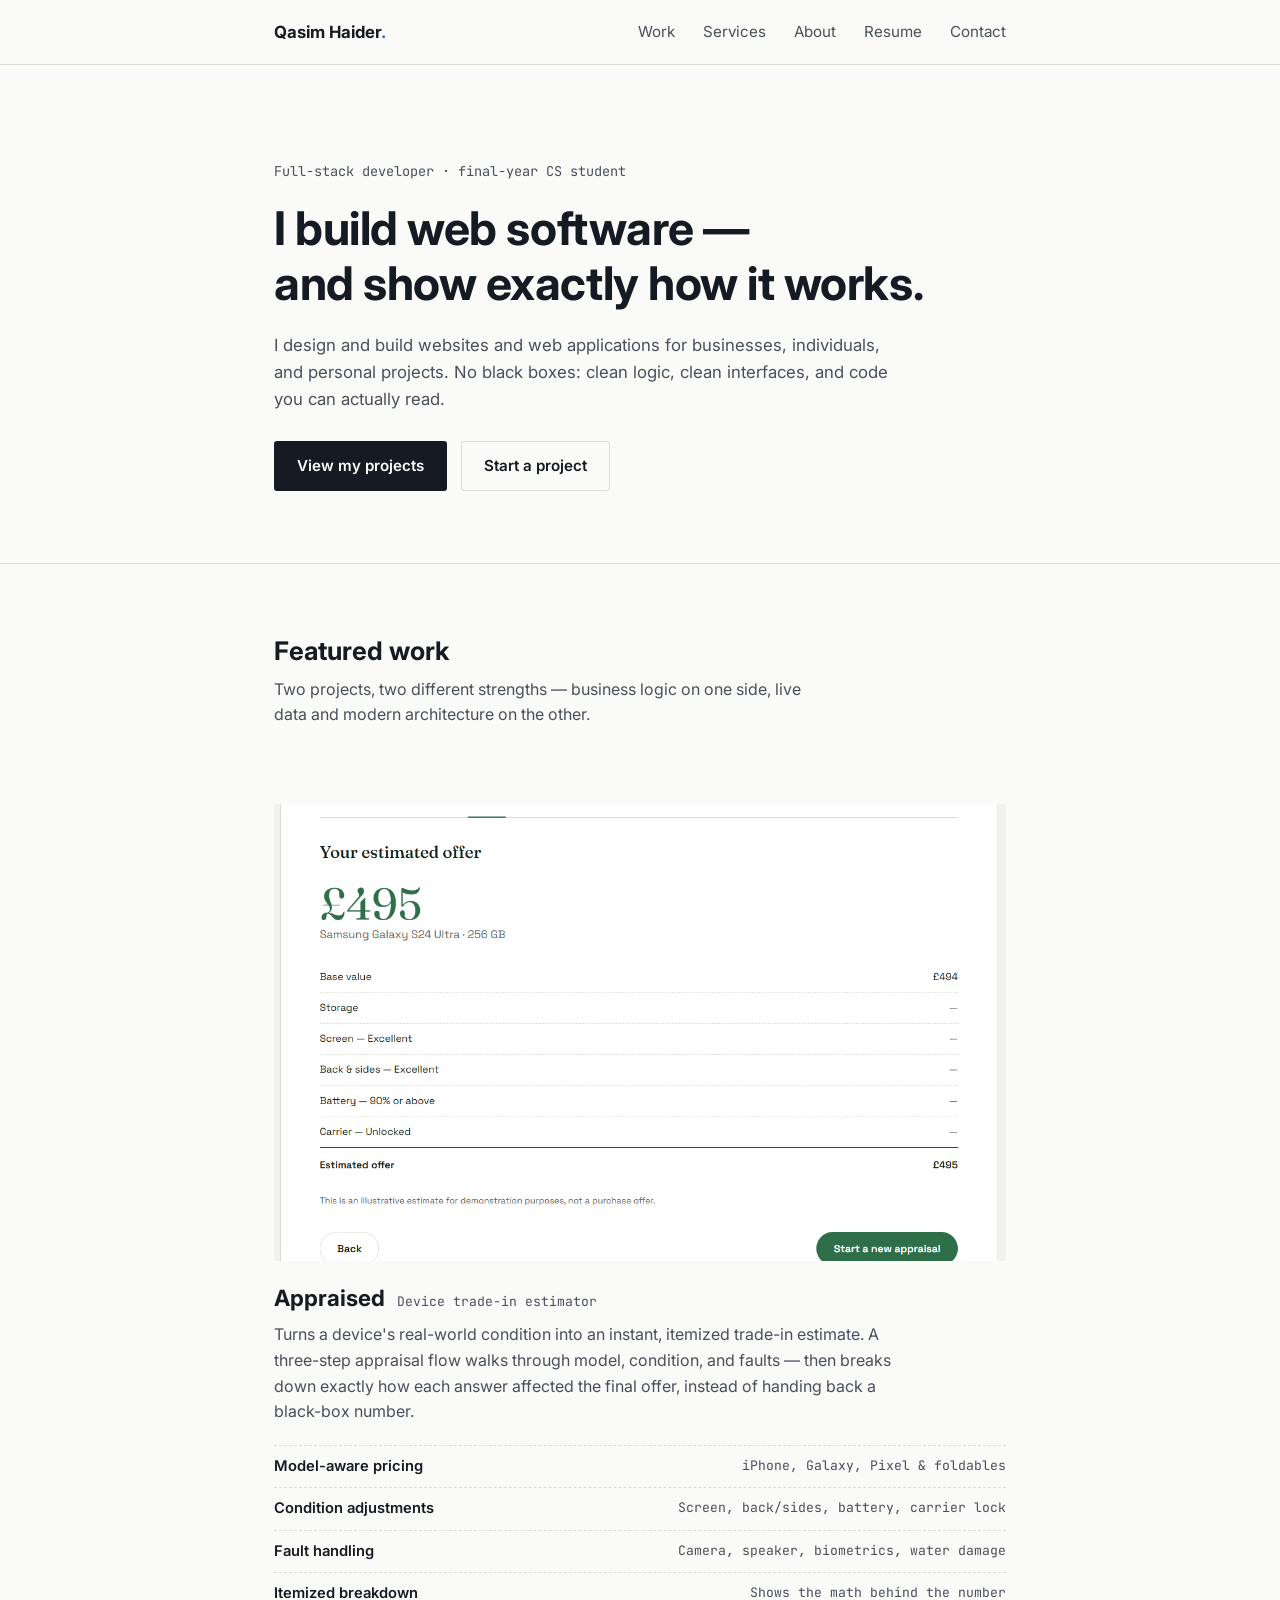
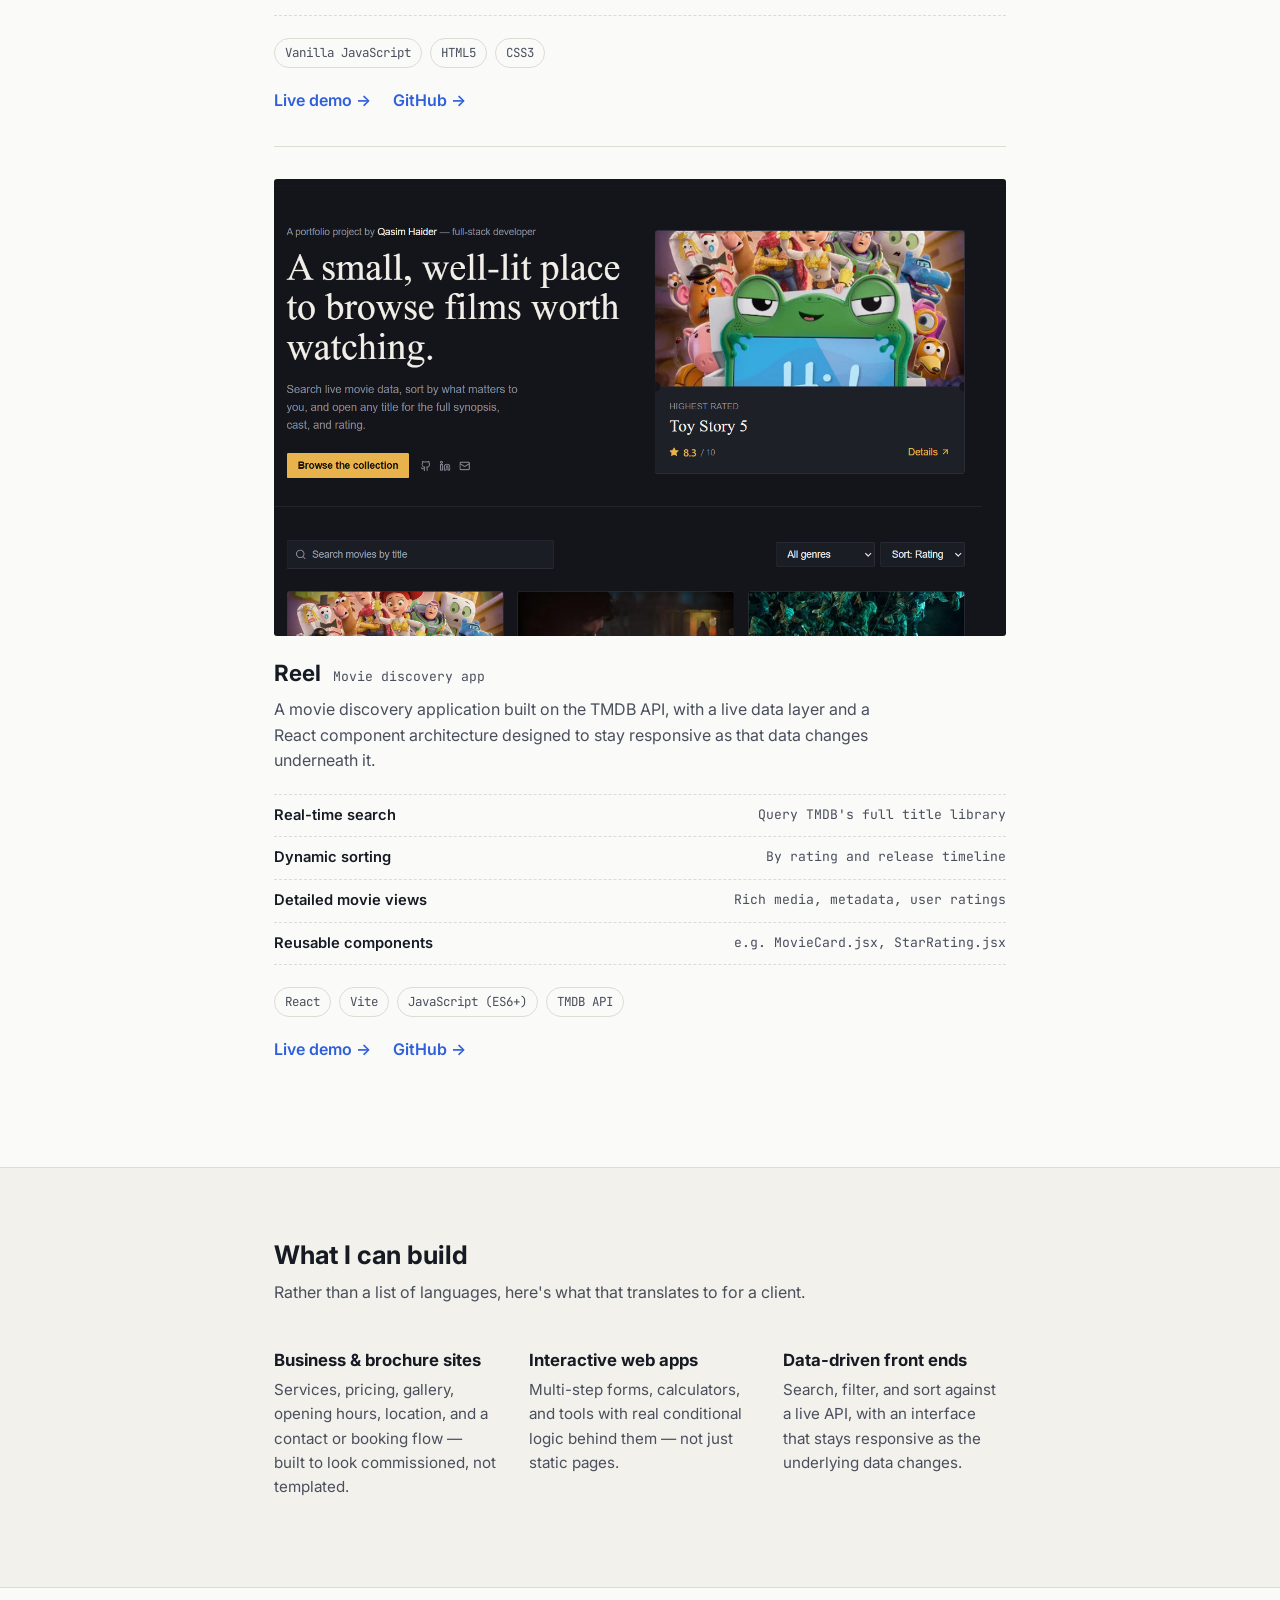
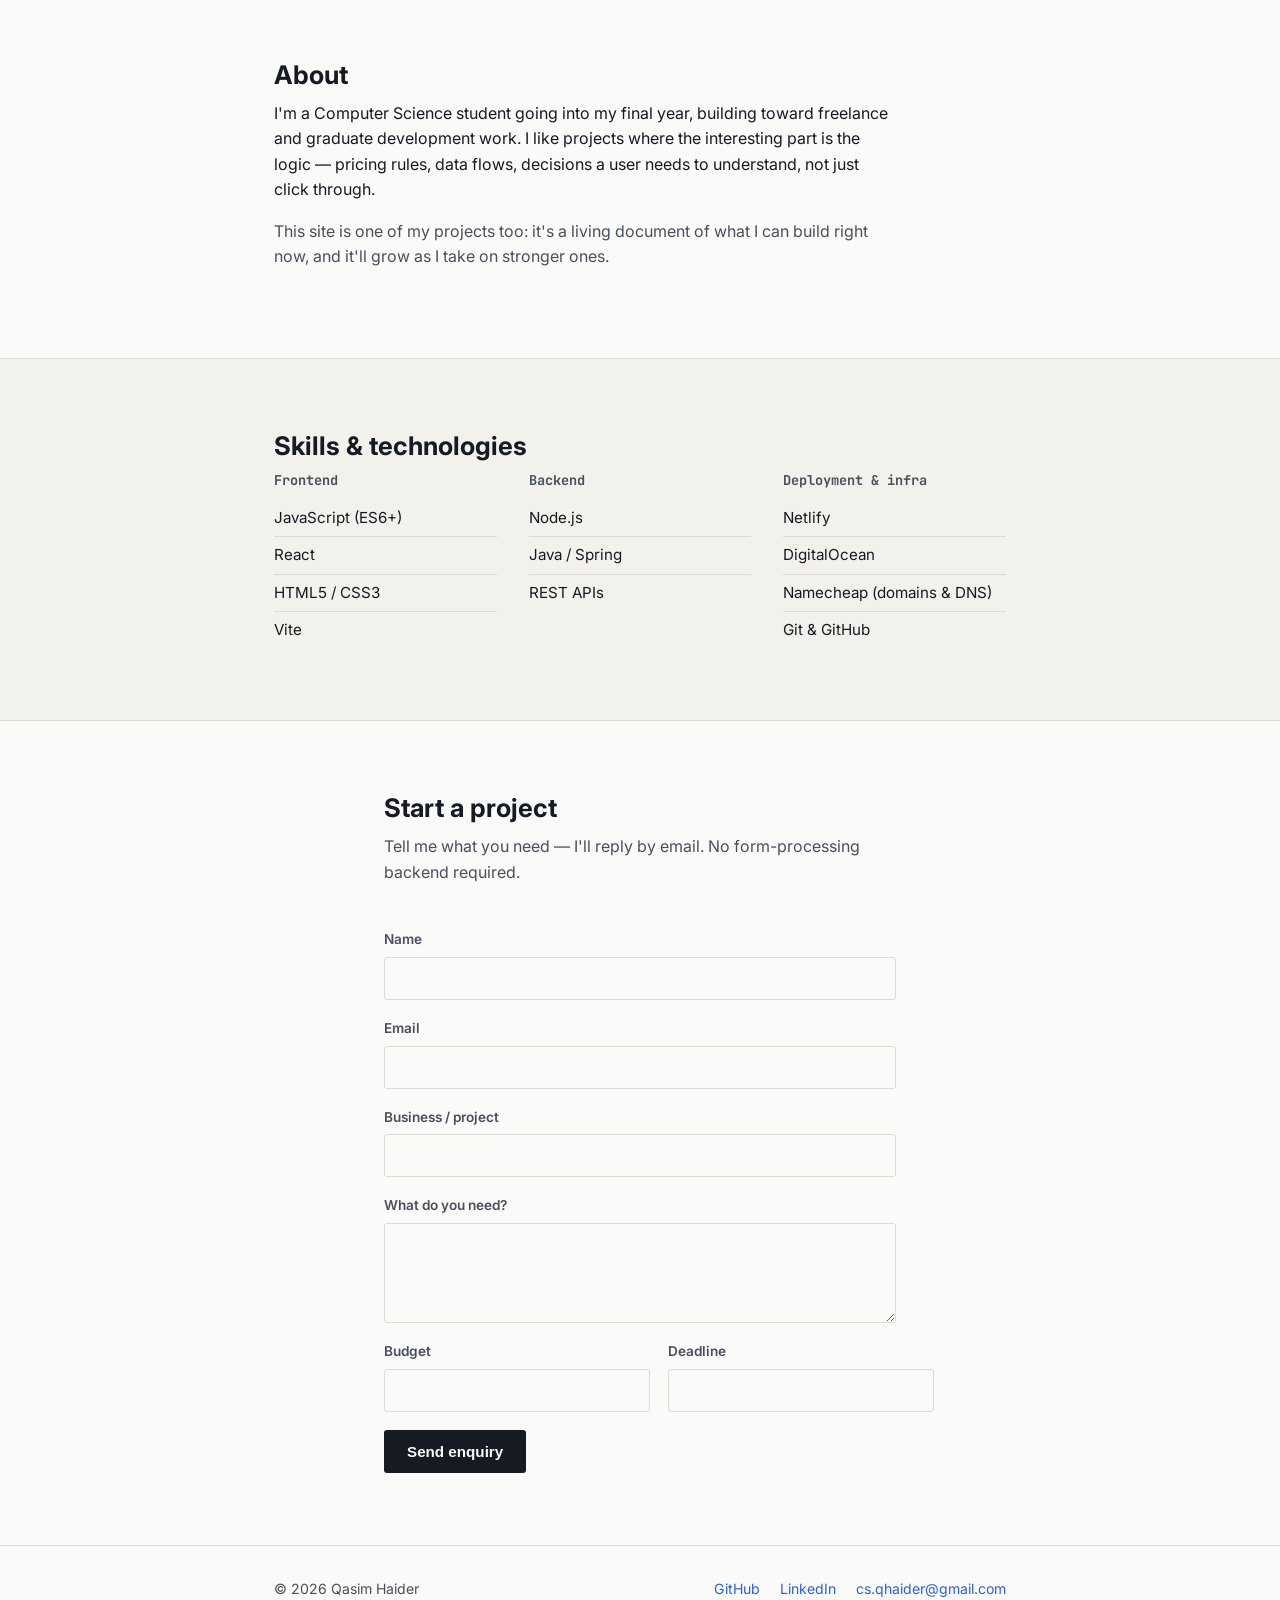
==== index.html @ 23e83caa "first commit" ====
<!DOCTYPE html>
<html lang="en">
<head>
  <meta charset="UTF-8" />
  <meta name="viewport" content="width=device-width, initial-scale=1.0" />
  <title>Qasim Haider — Full-Stack Developer</title>
  <meta name="description" content="Full-stack developer building modern websites and web applications. Portfolio of projects, freelance services, and contact." />
  
<link rel="icon" type="image/svg+xml" href="assets/favicon.svg" />

<!-- Open Graph tags: control how this link looks when shared on LinkedIn, in DMs, etc. -->
<meta property="og:title" content="Qasim Haider — Full-Stack Developer" />
<meta property="og:description" content="I build web software and show exactly how it works. Portfolio, projects, and freelance enquiries." />
<meta property="og:type" content="website" />
<meta property="og:url" content="https://yourname.dev" />
<meta property="og:image" content="https://yourname.dev/assets/og-image.png" />
<meta name="twitter:card" content="summary_large_image" />
  <link rel="preconnect" href="https://fonts.googleapis.com">
  <link href="https://fonts.googleapis.com/css2?family=Inter:wght@400;500;600;700&family=JetBrains+Mono:wght@400;500;600&display=swap" rel="stylesheet">
  <link rel="stylesheet" href="css/style.css" />
</head>
<body>

  <!-- ============ NAV ============ -->
  <header class="site-header">
    <div class="wrap nav-wrap">
      <a href="#top" class="logo">Qasim Haider<span class="dot">.</span></a>
      <nav class="nav-links" id="navLinks">
        <a href="#work">Work</a>
        <a href="#services">Services</a>
        <a href="#about">About</a>
        <a href="assets/resume.pdf" target="_blank" rel="noopener">Resume</a>
        <a href="#contact">Contact</a>
      </nav>
      <button class="nav-toggle" id="navToggle" aria-label="Toggle navigation" aria-expanded="false">
        <span></span><span></span><span></span>
      </button>
    </div>
  </header>

  <main id="top">

    <!-- ============ HERO ============ -->
    <section class="hero">
      <div class="wrap">
        <p class="hero-eyebrow">Full-stack developer &middot; final-year CS student</p>
        <h1 class="hero-title">I build web software —<br>and show exactly how it works.</h1>
        <p class="hero-sub">
          I design and build websites and web applications for businesses, individuals,
          and personal projects. No black boxes: clean logic, clean interfaces, and code
          you can actually read.
        </p>
        <div class="hero-actions">
          <a href="#work" class="btn btn-primary">View my projects</a>
          <a href="#contact" class="btn btn-ghost">Start a project</a>
        </div>
      </div>
    </section>

    <!-- ============ FEATURED PROJECTS ============ -->
    <section class="section" id="work">
      <div class="wrap">
        <h2 class="section-title">Featured work</h2>
        <p class="section-lede">Two projects, two different strengths — business logic on one side, live data and modern architecture on the other.</p>

        <!-- PROJECT CARD: APPRAISED -->
        <article class="project">
          <div class="project-media">
            <!-- Replace with a real screenshot: assets/appraised/screenshot.png -->
            <img src="assets/appraised/screenshot.png" alt="Appraised app screenshot" onerror="this.parentElement.classList.add('media-fallback')" />
          </div>
          <div class="project-body">
            <div class="project-heading">
              <h3>Appraised</h3>
              <span class="project-tag-line">Device trade-in estimator</span>
            </div>
            <p class="project-desc">
              Turns a device's real-world condition into an instant, itemized trade-in
              estimate. A three-step appraisal flow walks through model, condition, and
              faults — then breaks down exactly how each answer affected the final offer,
              instead of handing back a black-box number.
            </p>

            <ul class="line-items">
              <li><span>Model-aware pricing</span><span>iPhone, Galaxy, Pixel &amp; foldables</span></li>
              <li><span>Condition adjustments</span><span>Screen, back/sides, battery, carrier lock</span></li>
              <li><span>Fault handling</span><span>Camera, speaker, biometrics, water damage</span></li>
              <li><span>Itemized breakdown</span><span>Shows the math behind the number</span></li>
            </ul>

            <div class="tech-tags">
              <span>Vanilla JavaScript</span><span>HTML5</span><span>CSS3</span>
            </div>

            <div class="project-actions">
              <a href="https://device-value.netlify.app/" target="_blank" rel="noopener">Live demo &rarr;</a>
              <a href="https://github.com/csqhaider-qxsim/device-value-checker" target="_blank" rel="noopener">GitHub &rarr;</a>
              <!-- ^ Replace # with your real repo URL -->
            </div>
          </div>
        </article>

        <!-- PROJECT CARD: REEL -->
        <article class="project project-alt">
          <div class="project-media">
            <!-- Replace with a real screenshot: assets/reel/screenshot.png -->
            <img src="assets/reel/screenshot.png" alt="Reel app screenshot" onerror="this.parentElement.classList.add('media-fallback')" />
          </div>
          <div class="project-body">
            <div class="project-heading">
              <h3>Reel</h3>
              <span class="project-tag-line">Movie discovery app</span>
            </div>
            <p class="project-desc">
              A movie discovery application built on the TMDB API, with a live data layer
              and a React component architecture designed to stay responsive as that data
              changes underneath it.
            </p>

            <ul class="line-items">
              <li><span>Real-time search</span><span>Query TMDB's full title library</span></li>
              <li><span>Dynamic sorting</span><span>By rating and release timeline</span></li>
              <li><span>Detailed movie views</span><span>Rich media, metadata, user ratings</span></li>
              <li><span>Reusable components</span><span>e.g. MovieCard.jsx, StarRating.jsx</span></li>
            </ul>

            <div class="tech-tags">
              <span>React</span><span>Vite</span><span>JavaScript (ES6+)</span><span>TMDB API</span>
              <!-- Only list CSS3/Tailwind here if that's actually what you used -->
            </div>

            <div class="project-actions">
              <a href="https://reel-movie.netlify.app/" target="_blank" rel="noopener">Live demo &rarr;</a>
              <a href="https://github.com/csqhaider-qxsim/movie-rating-app" target="_blank" rel="noopener">GitHub &rarr;</a>
            </div>
          </div>
        </article>

      </div>
    </section>

    <!-- ============ SERVICES ============ -->
    <section class="section section-shaded" id="services">
      <div class="wrap">
        <h2 class="section-title">What I can build</h2>
        <p class="section-lede">Rather than a list of languages, here's what that translates to for a client.</p>

        <div class="services-grid">
          <div class="service">
            <h3>Business &amp; brochure sites</h3>
            <p>Services, pricing, gallery, opening hours, location, and a contact or booking flow — built to look commissioned, not templated.</p>
          </div>
          <div class="service">
            <h3>Interactive web apps</h3>
            <p>Multi-step forms, calculators, and tools with real conditional logic behind them — not just static pages.</p>
          </div>
          <div class="service">
            <h3>Data-driven front ends</h3>
            <p>Search, filter, and sort against a live API, with an interface that stays responsive as the underlying data changes.</p>
          </div>
        </div>
      </div>
    </section>

    <!-- ============ ABOUT ============ -->
    <section class="section" id="about">
      <div class="wrap about-wrap">
        <h2 class="section-title">About</h2>
        <p>
          I'm a Computer Science student going into my final year, building toward
          freelance and graduate development work. I like projects where the interesting
          part is the logic — pricing rules, data flows, decisions a user needs to
          understand, not just click through.
        </p>
        <p>
          This site is one of my projects too: it's a living document of what I can build
          right now, and it'll grow as I take on stronger ones.
        </p>
      </div>
    </section>

    <!-- ============ SKILLS ============ -->
    <section class="section section-shaded" id="skills">
      <div class="wrap">
        <h2 class="section-title">Skills &amp; technologies</h2>
        <div class="skills-columns">
  <div>
    <h4>Frontend</h4>
    <ul class="plain-list">
      <li>JavaScript (ES6+)</li>
      <li>React</li>
      <li>HTML5 / CSS3</li>
      <li>Vite</li>
    </ul>
  </div>
  <div>
    <h4>Backend</h4>
    <ul class="plain-list">
      <li>Node.js</li>
      <li>Java / Spring</li>
      <li>REST APIs</li>
    </ul>
  </div>
  <div>
    <h4>Deployment &amp; infra</h4>
    <ul class="plain-list">
      <li>Netlify</li>
      <li>DigitalOcean</li>
      <li>Namecheap (domains &amp; DNS)</li>
      <li>Git &amp; GitHub</li>
    </ul>
  </div>
</div>
      </div>
    </section>

    <!-- ============ CONTACT ============ -->
    <section class="section" id="contact">
      <div class="wrap contact-wrap">
        <h2 class="section-title">Start a project</h2>
        <p class="section-lede">
          Tell me what you need — I'll reply by email. No form-processing backend required.
        </p>

        <!-- V1: handled by Netlify Forms — no backend or third-party account needed. -->
        <form
          class="contact-form"
          name="contact"
          method="POST"
          data-netlify="true"
          data-netlify-honeypot="bot-field"
          action="/thanks.html"
        >
          <!-- required so Netlify can associate a submission with this form -->
          <input type="hidden" name="form-name" value="contact" />
          <!-- honeypot field: real users never see or fill this, bots often do -->
          <p class="hidden-field">
            <label>Don't fill this out if you're human: <input name="bot-field" /></label>
          </p>

          <div class="form-row">
            <label for="name">Name</label>
            <input type="text" id="name" name="name" required />
          </div>
          <div class="form-row">
            <label for="email">Email</label>
            <input type="email" id="email" name="email" required />
          </div>
          <div class="form-row">
            <label for="project">Business / project</label>
            <input type="text" id="project" name="project" />
          </div>
          <div class="form-row">
            <label for="details">What do you need?</label>
            <textarea id="details" name="details" rows="4" required></textarea>
          </div>
          <div class="form-row form-row-split">
            <div>
              <label for="budget">Budget</label>
              <input type="text" id="budget" name="budget" />
            </div>
            <div>
              <label for="deadline">Deadline</label>
              <input type="text" id="deadline" name="deadline" />
            </div>
          </div>
          <button type="submit" class="btn btn-primary">Send enquiry</button>
        </form>
      </div>
    </section>

  </main>

  <footer class="site-footer">
    <div class="wrap footer-wrap">
      <span>&copy; <span id="year"></span> Qasim Haider</span>
      <div class="footer-links">
        <a href="https://github.com/csqhaider-qxsim" target="_blank" rel="noopener">GitHub</a>
        <a href="https://www.linkedin.com/in/cs-muhammad-paras-haider/" target="_blank" rel="noopener">LinkedIn</a>
        <a href="mailto:cs.qhaider@gmail.com">cs.qhaider@gmail.com</a>
      </div>
    </div>
  </footer>

  <script src="js/script.js"></script>
</body>
</html>
---- css/style.css ----
/* =========================================================
   DESIGN TOKENS
   ========================================================= */
:root {
  --paper: #FAFAF9;
  --paper-shade: #F2F1EC;
  --ink: #161A23;
  --ink-soft: #4A4F5C;
  --line: #DEDBD2;
  --blue: #2F5FDB;
  --blue-dark: #24439E;
  --amber: #D98A2B;

  --font-body: 'Inter', system-ui, sans-serif;
  --font-mono: 'JetBrains Mono', ui-monospace, monospace;

  --max-width: 780px;
  --radius: 3px;
}

/* =========================================================
   RESET / BASE
   ========================================================= */
* { box-sizing: border-box; }
html { scroll-behavior: smooth; }
body {
  margin: 0;
  font-family: var(--font-body);
  color: var(--ink);
  background: var(--paper);
  line-height: 1.6;
  -webkit-font-smoothing: antialiased;
}
img { max-width: 100%; display: block; }
a { color: var(--blue); text-decoration: none; }
a:hover { text-decoration: underline; }
a:focus-visible, button:focus-visible, input:focus-visible, textarea:focus-visible {
  outline: 2px solid var(--blue);
  outline-offset: 2px;
}
ul { margin: 0; padding: 0; list-style: none; }
h1, h2, h3, h4 { margin: 0; line-height: 1.2; }
p { margin: 0 0 1em; }

.wrap {
  max-width: var(--max-width);
  margin: 0 auto;
  padding: 0 24px;
}

@media (prefers-reduced-motion: reduce) {
  html { scroll-behavior: auto; }
  * { animation: none !important; transition: none !important; }
}

/* =========================================================
   HEADER / NAV
   ========================================================= */
.site-header {
  position: sticky;
  top: 0;
  background: rgba(250, 250, 249, 0.92);
  backdrop-filter: blur(6px);
  border-bottom: 1px solid var(--line);
  z-index: 50;
}
.nav-wrap {
  display: flex;
  align-items: center;
  justify-content: space-between;
  height: 64px;
}
.logo {
  font-weight: 700;
  font-size: 1.05rem;
  color: var(--ink);
}
.logo .dot { color: var(--blue); }
.nav-links { display: flex; gap: 28px; }
.nav-links a {
  color: var(--ink-soft);
  font-size: 0.95rem;
}
.nav-links a:hover { color: var(--ink); }

.nav-toggle {
  display: none;
  flex-direction: column;
  gap: 5px;
  background: none;
  border: none;
  cursor: pointer;
  padding: 8px;
}
.nav-toggle span {
  width: 22px; height: 2px; background: var(--ink);
}

@media (max-width: 640px) {
  .nav-links {
    position: absolute;
    top: 64px; left: 0; right: 0;
    background: var(--paper);
    border-bottom: 1px solid var(--line);
    flex-direction: column;
    gap: 0;
    display: none;
  }
  .nav-links.open { display: flex; }
  .nav-links a {
    padding: 14px 24px;
    border-top: 1px solid var(--line);
  }
  .nav-toggle { display: flex; }
}

/* =========================================================
   HERO
   ========================================================= */
.hero {
  padding: 96px 0 72px;
  border-bottom: 1px solid var(--line);
}
.hero-eyebrow {
  font-family: var(--font-mono);
  font-size: 0.85rem;
  color: var(--ink-soft);
  margin-bottom: 18px;
}
.hero-title {
  font-size: clamp(2rem, 4.5vw, 2.9rem);
  font-weight: 700;
  letter-spacing: -0.01em;
  margin-bottom: 20px;
}
.hero-sub {
  max-width: 56ch;
  color: var(--ink-soft);
  font-size: 1.05rem;
}
.hero-actions {
  display: flex;
  gap: 14px;
  margin-top: 28px;
  flex-wrap: wrap;
}

/* Buttons */
.btn {
  display: inline-block;
  padding: 12px 22px;
  border-radius: var(--radius);
  font-weight: 600;
  font-size: 0.95rem;
  border: 1px solid transparent;
  cursor: pointer;
}
.btn:hover { text-decoration: none; }
.btn-primary {
  background: var(--ink);
  color: var(--paper);
}
.btn-primary:hover { background: var(--blue-dark); }
.btn-ghost {
  background: transparent;
  color: var(--ink);
  border-color: var(--line);
}
.btn-ghost:hover { border-color: var(--ink); }

/* =========================================================
   GENERIC SECTION
   ========================================================= */
.section {
  padding: 72px 0;
  border-bottom: 1px solid var(--line);
}
.section-shaded { background: var(--paper-shade); }
.section-title {
  font-size: 1.6rem;
  font-weight: 700;
  margin-bottom: 10px;
}
.section-lede {
  color: var(--ink-soft);
  max-width: 56ch;
  margin-bottom: 44px;
}

/* =========================================================
   PROJECT CARDS
   ========================================================= */
.project {
  padding: 32px 0;
  border-top: 1px solid var(--line);
}
.project:first-of-type { border-top: none; }

.project-media {
  aspect-ratio: 16 / 10;
  background: var(--ink);
  border-radius: var(--radius);
  overflow: hidden;
  margin-bottom: 24px;
}
.project-media img { width: 100%; height: 100%; object-fit: cover; }
/* Fallback shown if the screenshot file hasn't been added yet */
.project-media.media-fallback {
  display: flex;
  align-items: center;
  justify-content: center;
  color: rgba(250,250,249,0.4);
  font-family: var(--font-mono);
  font-size: 0.85rem;
}
.project-media.media-fallback img { display: none; }
.project-media.media-fallback::after {
  content: "Add screenshot: assets/…/screenshot.png";
}

.project-heading {
  display: flex;
  align-items: baseline;
  gap: 12px;
  margin-bottom: 10px;
  flex-wrap: wrap;
}
.project-heading h3 { font-size: 1.4rem; }
.project-tag-line {
  font-family: var(--font-mono);
  font-size: 0.82rem;
  color: var(--ink-soft);
}
.project-desc { color: var(--ink-soft); max-width: 62ch; }

/* Itemized line rows — echoes Appraised's breakdown feature */
.line-items {
  margin: 20px 0 22px;
  border-top: 1px dashed var(--line);
}
.line-items li {
  display: flex;
  justify-content: space-between;
  gap: 16px;
  padding: 9px 0;
  border-bottom: 1px dashed var(--line);
  font-size: 0.92rem;
}
.line-items li span:first-child { font-weight: 600; }
.line-items li span:last-child {
  color: var(--ink-soft);
  text-align: right;
  font-family: var(--font-mono);
  font-size: 0.82rem;
}

.tech-tags {
  display: flex;
  flex-wrap: wrap;
  gap: 8px;
  margin-bottom: 20px;
}
.tech-tags span {
  font-family: var(--font-mono);
  font-size: 0.78rem;
  padding: 4px 10px;
  border: 1px solid var(--line);
  border-radius: 999px;
  color: var(--ink-soft);
}

.project-actions { display: flex; gap: 22px; font-weight: 600; }

/* =========================================================
   SERVICES
   ========================================================= */
.services-grid {
  display: grid;
  grid-template-columns: repeat(3, 1fr);
  gap: 32px;
}
.service h3 { font-size: 1.05rem; margin-bottom: 8px; }
.service p { color: var(--ink-soft); font-size: 0.95rem; }

@media (max-width: 720px) {
  .services-grid { grid-template-columns: 1fr; }
}

/* =========================================================
   ABOUT
   ========================================================= */
.about-wrap p { max-width: 62ch; color: var(--ink-soft); }
.about-wrap p:first-of-type { color: var(--ink); }

/* =========================================================
   SKILLS
   ========================================================= */
.skills-columns {
  display: grid;
  grid-template-columns: repeat(3, 1fr);
  gap: 32px;
}
.skills-columns h4 {
  font-family: var(--font-mono);
  font-size: 0.85rem;
  color: var(--ink-soft);
  margin-bottom: 12px;
}
.plain-list li {
  padding: 6px 0;
  border-bottom: 1px solid var(--line);
  font-size: 0.95rem;
}
.plain-list li:last-child { border-bottom: none; }

@media (max-width: 720px) {
  .skills-columns { grid-template-columns: 1fr; }
}

/* =========================================================
   CONTACT FORM
   ========================================================= */
.hidden-field { display: none; }
.contact-wrap { max-width: 560px; }
.contact-form { margin-top: 12px; }
.form-row { margin-bottom: 18px; display: flex; flex-direction: column; gap: 6px; }
.form-row-split { flex-direction: row; gap: 18px; }
.form-row-split > div { flex: 1; display: flex; flex-direction: column; gap: 6px; }
label { font-size: 0.85rem; font-weight: 600; color: var(--ink-soft); }
input, textarea {
  font-family: var(--font-body);
  font-size: 0.95rem;
  padding: 11px 12px;
  border: 1px solid var(--line);
  border-radius: var(--radius);
  background: var(--paper);
  color: var(--ink);
}
input:focus, textarea:focus { border-color: var(--blue); }

/* =========================================================
   FOOTER
   ========================================================= */
.site-footer { padding: 32px 0; }
.footer-wrap {
  display: flex;
  justify-content: space-between;
  flex-wrap: wrap;
  gap: 12px;
  font-size: 0.88rem;
  color: var(--ink-soft);
}
.footer-links { display: flex; gap: 20px; }
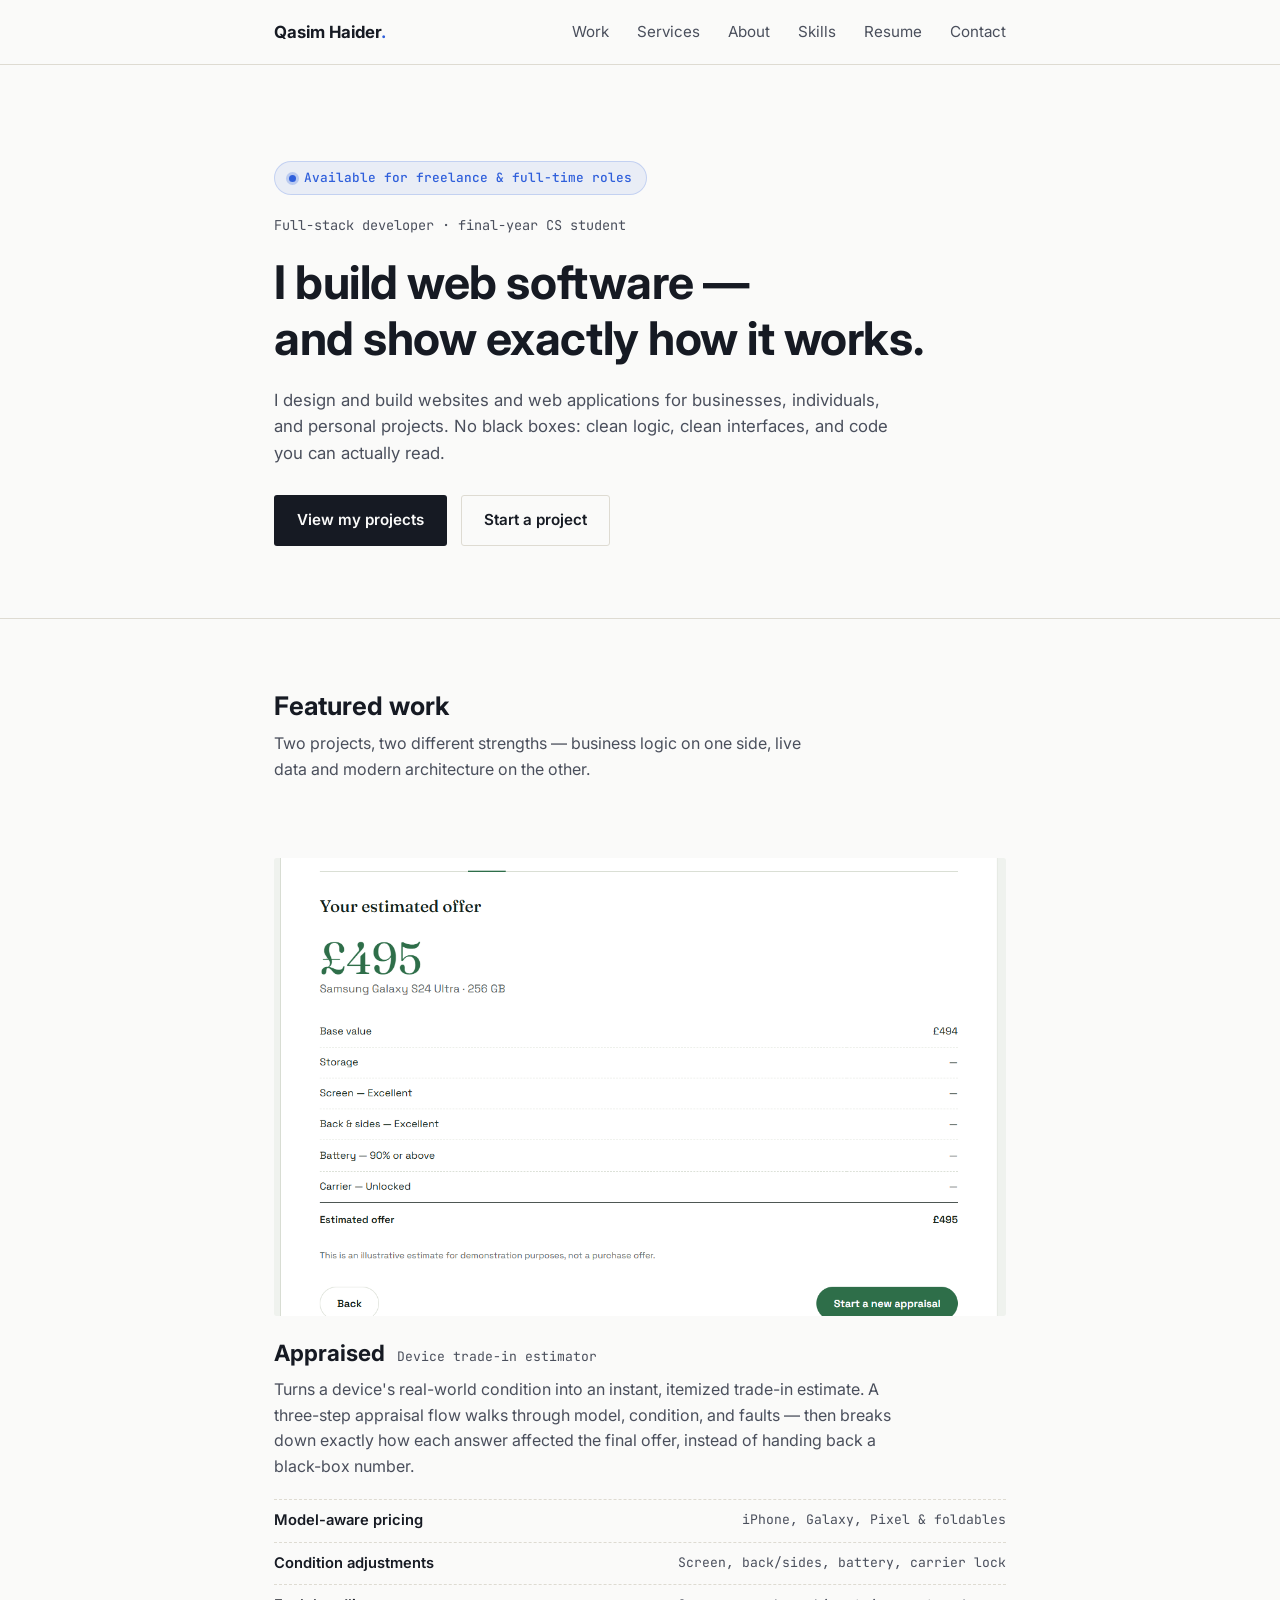
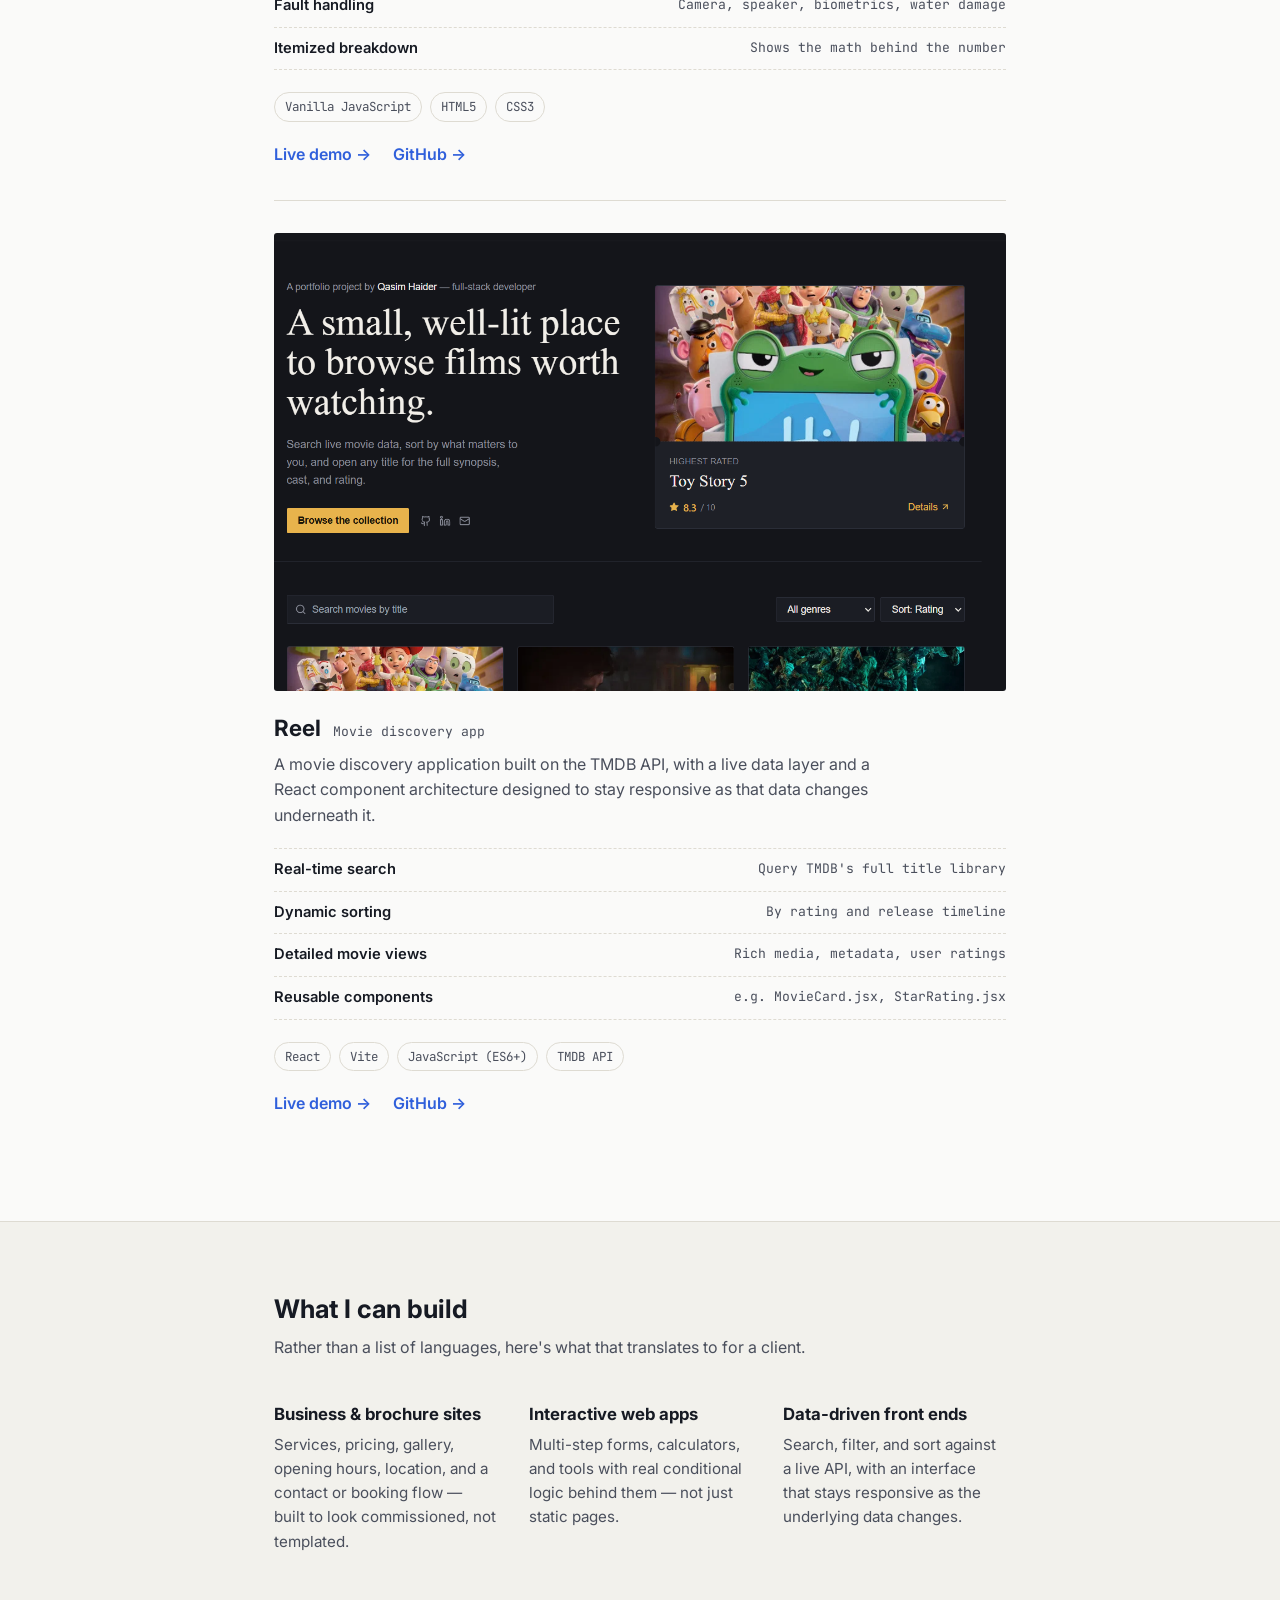
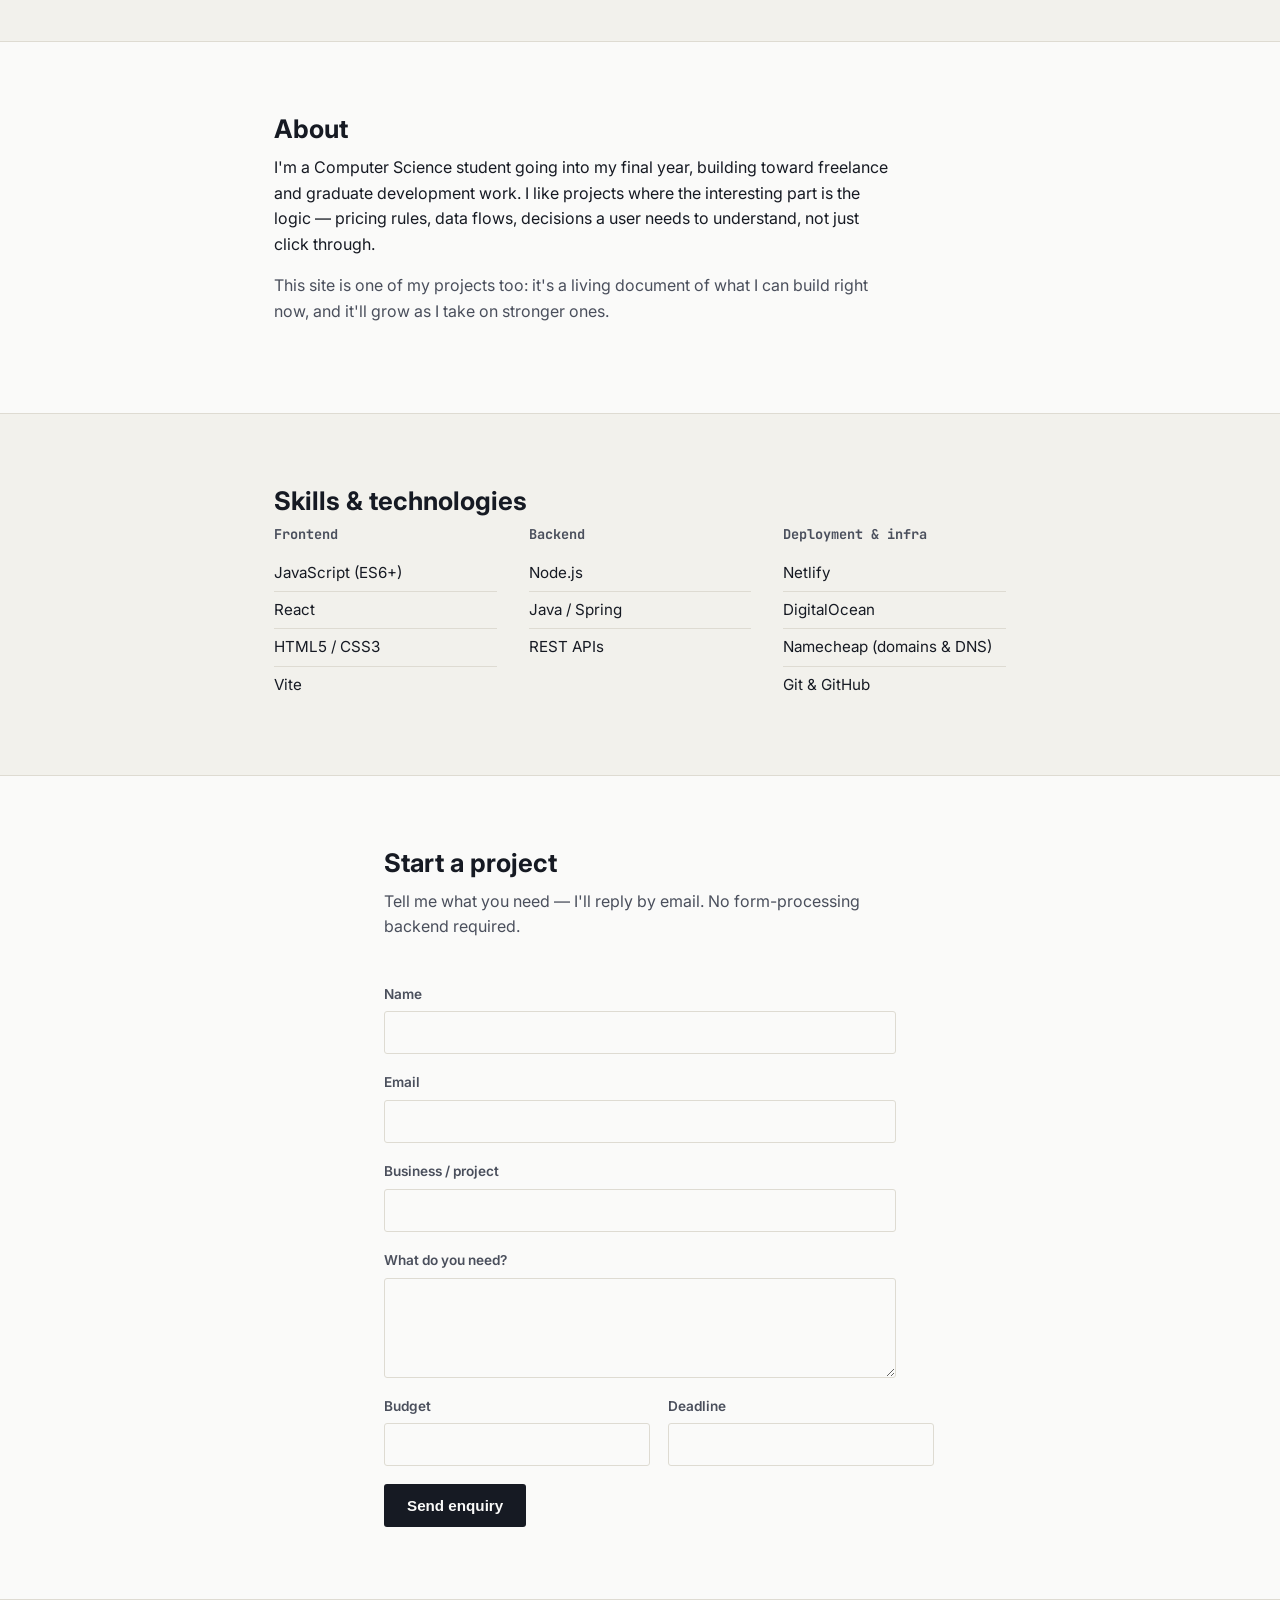
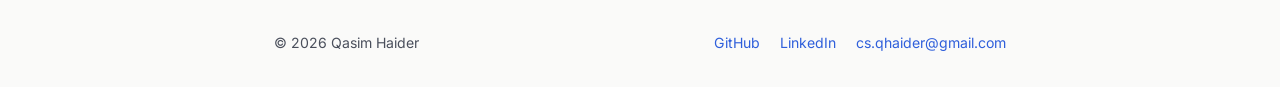
==== commit 17de0d59: "Editing how the page looks like to the user" ====
--- a/index.html
+++ b/index.html
@@ -12,8 +12,8 @@
 <meta property="og:title" content="Qasim Haider — Full-Stack Developer" />
 <meta property="og:description" content="I build web software and show exactly how it works. Portfolio, projects, and freelance enquiries." />
 <meta property="og:type" content="website" />
-<meta property="og:url" content="https://yourname.dev" />
-<meta property="og:image" content="https://yourname.dev/assets/og-image.png" />
+<meta property="og:url" content="https://personal-portfolio-qh.netlify.app/" />
+<meta property="og:image" content="https://personal-portfolio-qh.netlify.app/assets/og-image.jpg" />
 <meta name="twitter:card" content="summary_large_image" />
   <link rel="preconnect" href="https://fonts.googleapis.com">
   <link href="https://fonts.googleapis.com/css2?family=Inter:wght@400;500;600;700&family=JetBrains+Mono:wght@400;500;600&display=swap" rel="stylesheet">
@@ -29,6 +29,7 @@
         <a href="#work">Work</a>
         <a href="#services">Services</a>
         <a href="#about">About</a>
+        <a href="#skills">Skills</a>
         <a href="assets/resume.pdf" target="_blank" rel="noopener">Resume</a>
         <a href="#contact">Contact</a>
       </nav>
@@ -43,6 +44,9 @@
     <!-- ============ HERO ============ -->
     <section class="hero">
       <div class="wrap">
+        <div class="availability-badge">
+          <span class="status-dot"></span> Available for freelance &amp; full-time roles
+        </div>
         <p class="hero-eyebrow">Full-stack developer &middot; final-year CS student</p>
         <h1 class="hero-title">I build web software —<br>and show exactly how it works.</h1>
         <p class="hero-sub">
--- a/css/style.css
+++ b/css/style.css
@@ -351,3 +351,80 @@
   color: var(--ink-soft);
 }
 .footer-links { display: flex; gap: 20px; }
+
+/* =========================================================
+   NEW ENHANCEMENTS: BADGES, HOVER EFFECTS & UI POLISH
+   ========================================================= */
+
+/* Availability Status Badge */
+.availability-badge {
+  display: inline-flex;
+  align-items: center;
+  gap: 8px;
+  padding: 6px 14px;
+  background: rgba(47, 95, 219, 0.08);
+  color: var(--blue);
+  border: 1px solid rgba(47, 95, 219, 0.2);
+  border-radius: 9999px;
+  font-family: var(--font-mono);
+  font-size: 0.8rem;
+  font-weight: 500;
+  margin-bottom: 20px;
+}
+
+.status-dot {
+  width: 7px;
+  height: 7px;
+  background-color: var(--blue);
+  border-radius: 50%;
+  box-shadow: 0 0 0 3px rgba(47, 95, 219, 0.25);
+  animation: pulse 2.5s infinite;
+}
+
+@keyframes pulse {
+  0% { box-shadow: 0 0 0 0 rgba(47, 95, 219, 0.4); }
+  70% { box-shadow: 0 0 0 6px rgba(47, 95, 219, 0); }
+  100% { box-shadow: 0 0 0 0 rgba(47, 95, 219, 0); }
+}
+
+/* Interactive Card & Link Animations */
+.btn, .nav-links a, .tech-tags span, input, textarea {
+  transition: all 0.2s cubic-bezier(0.4, 0, 0.2, 1);
+}
+
+.project-media {
+  transition: transform 0.3s ease, box-shadow 0.3s ease;
+}
+
+.project:hover .project-media {
+  transform: translateY(-2px);
+  box-shadow: 0 12px 24px -10px rgba(22, 26, 35, 0.12);
+}
+
+.project-actions a {
+  display: inline-flex;
+  align-items: center;
+  gap: 6px;
+  color: var(--blue);
+  transition: color 0.15s ease, transform 0.15s ease;
+}
+
+.project-actions a:hover {
+  color: var(--blue-dark);
+  text-decoration: none;
+  transform: translateX(3px);
+}
+
+/* Form Polish */
+input:focus, textarea:focus {
+  outline: none;
+  border-color: var(--blue);
+  box-shadow: 0 0 0 3px rgba(47, 95, 219, 0.12);
+}
+
+@media (max-width: 540px) {
+  .form-row-split {
+    flex-direction: column;
+    gap: 18px;
+  }
+}
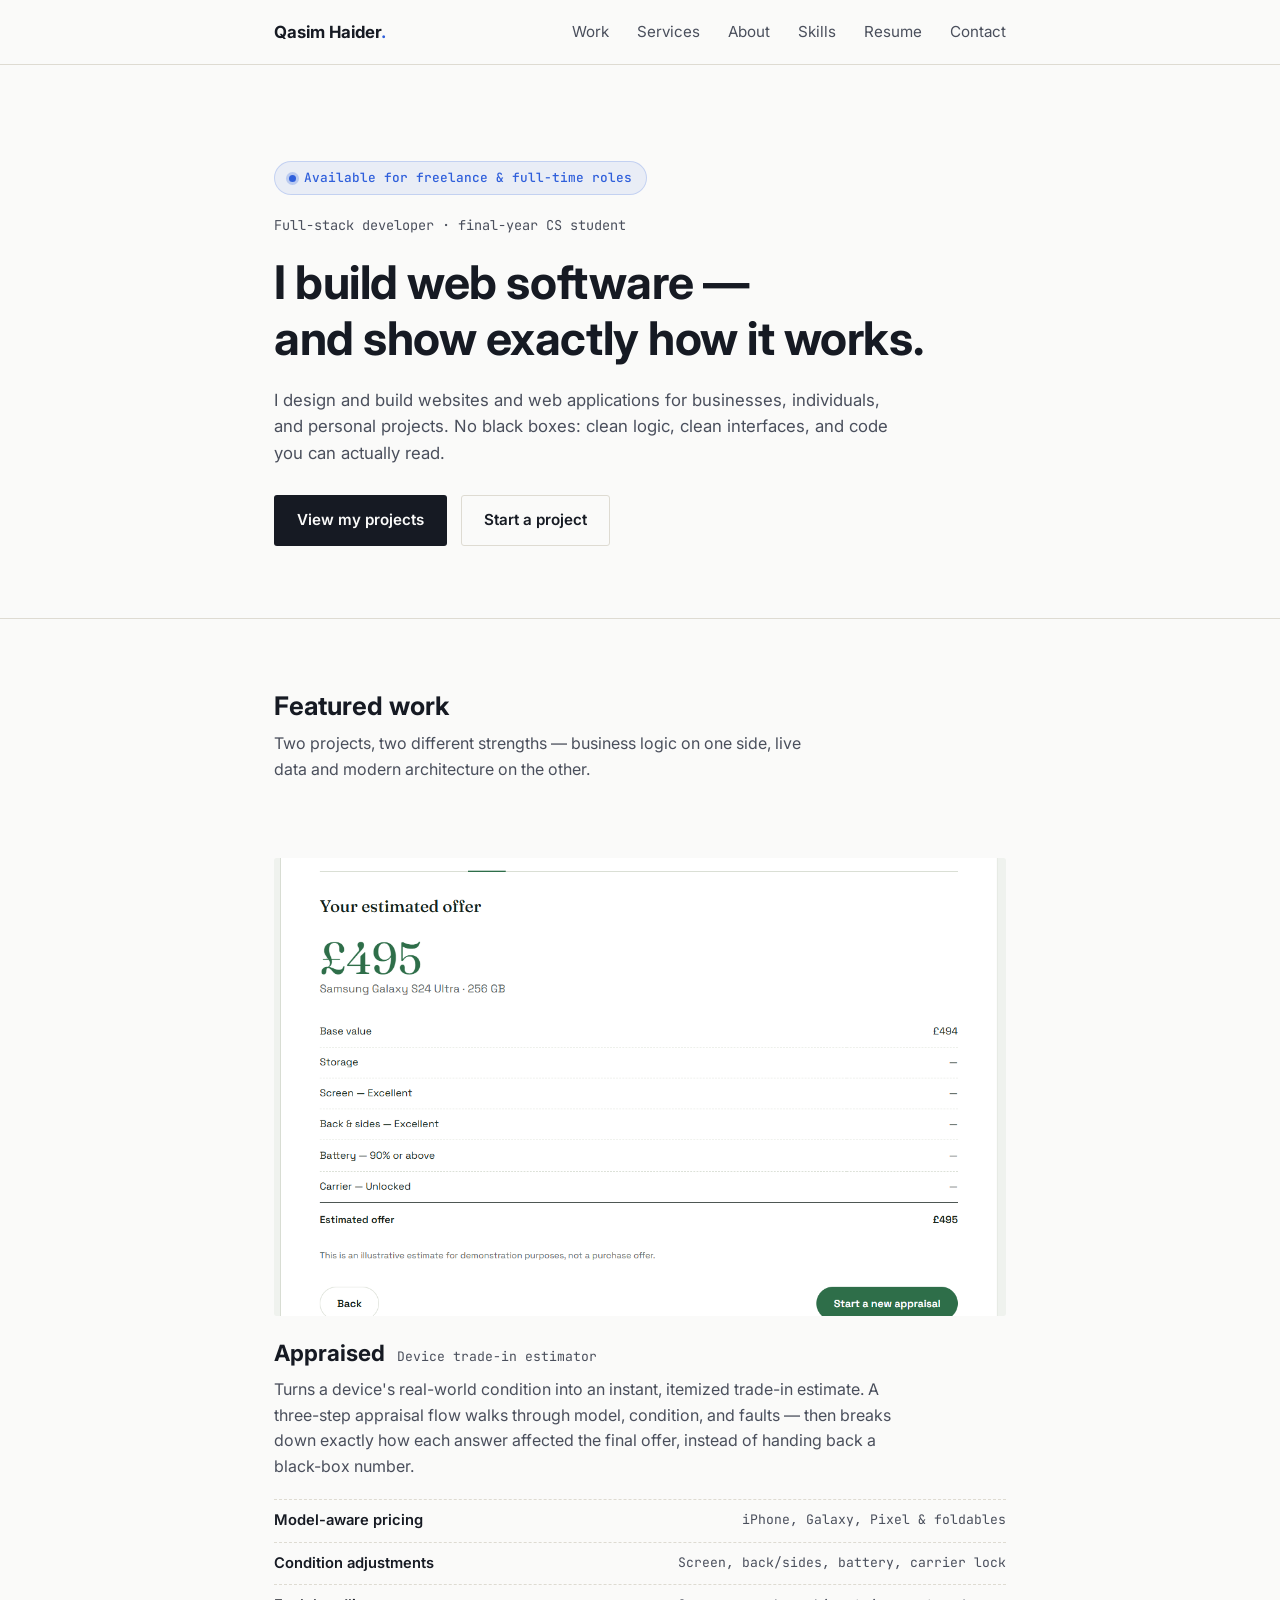
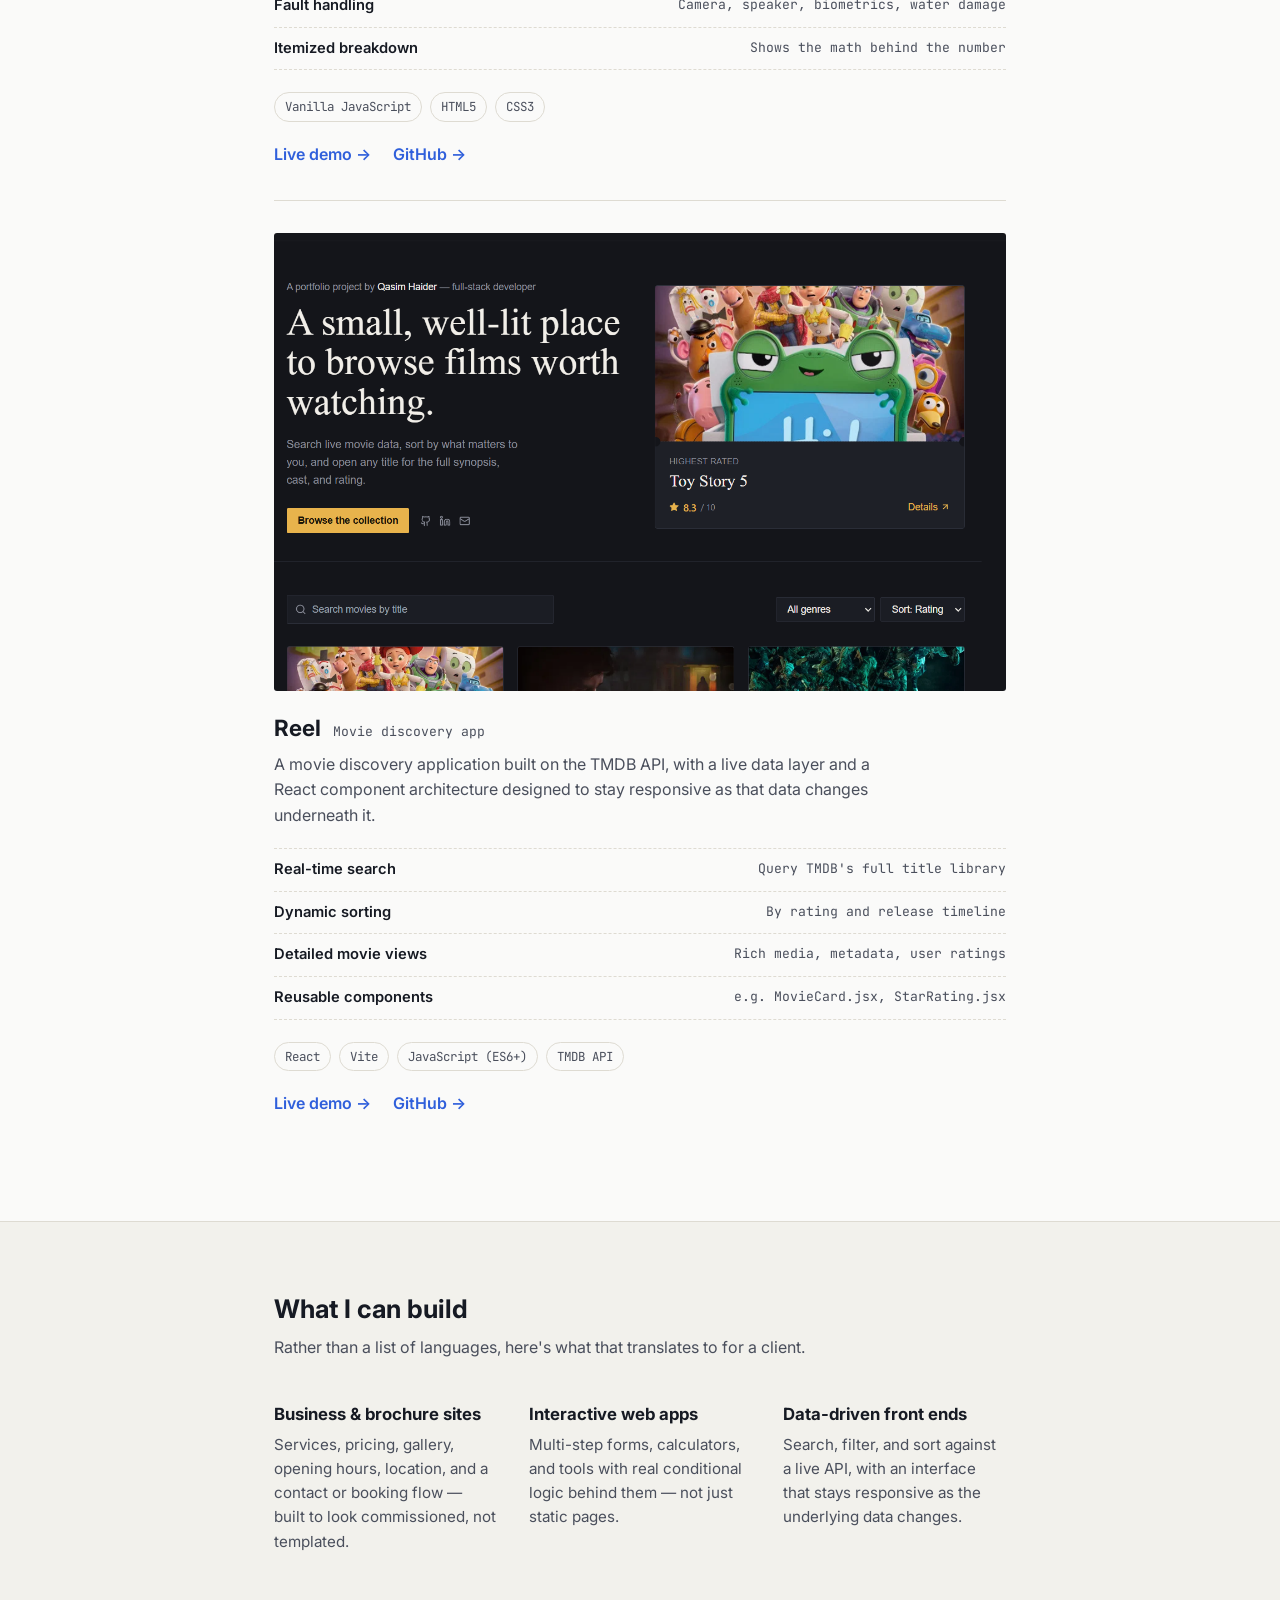
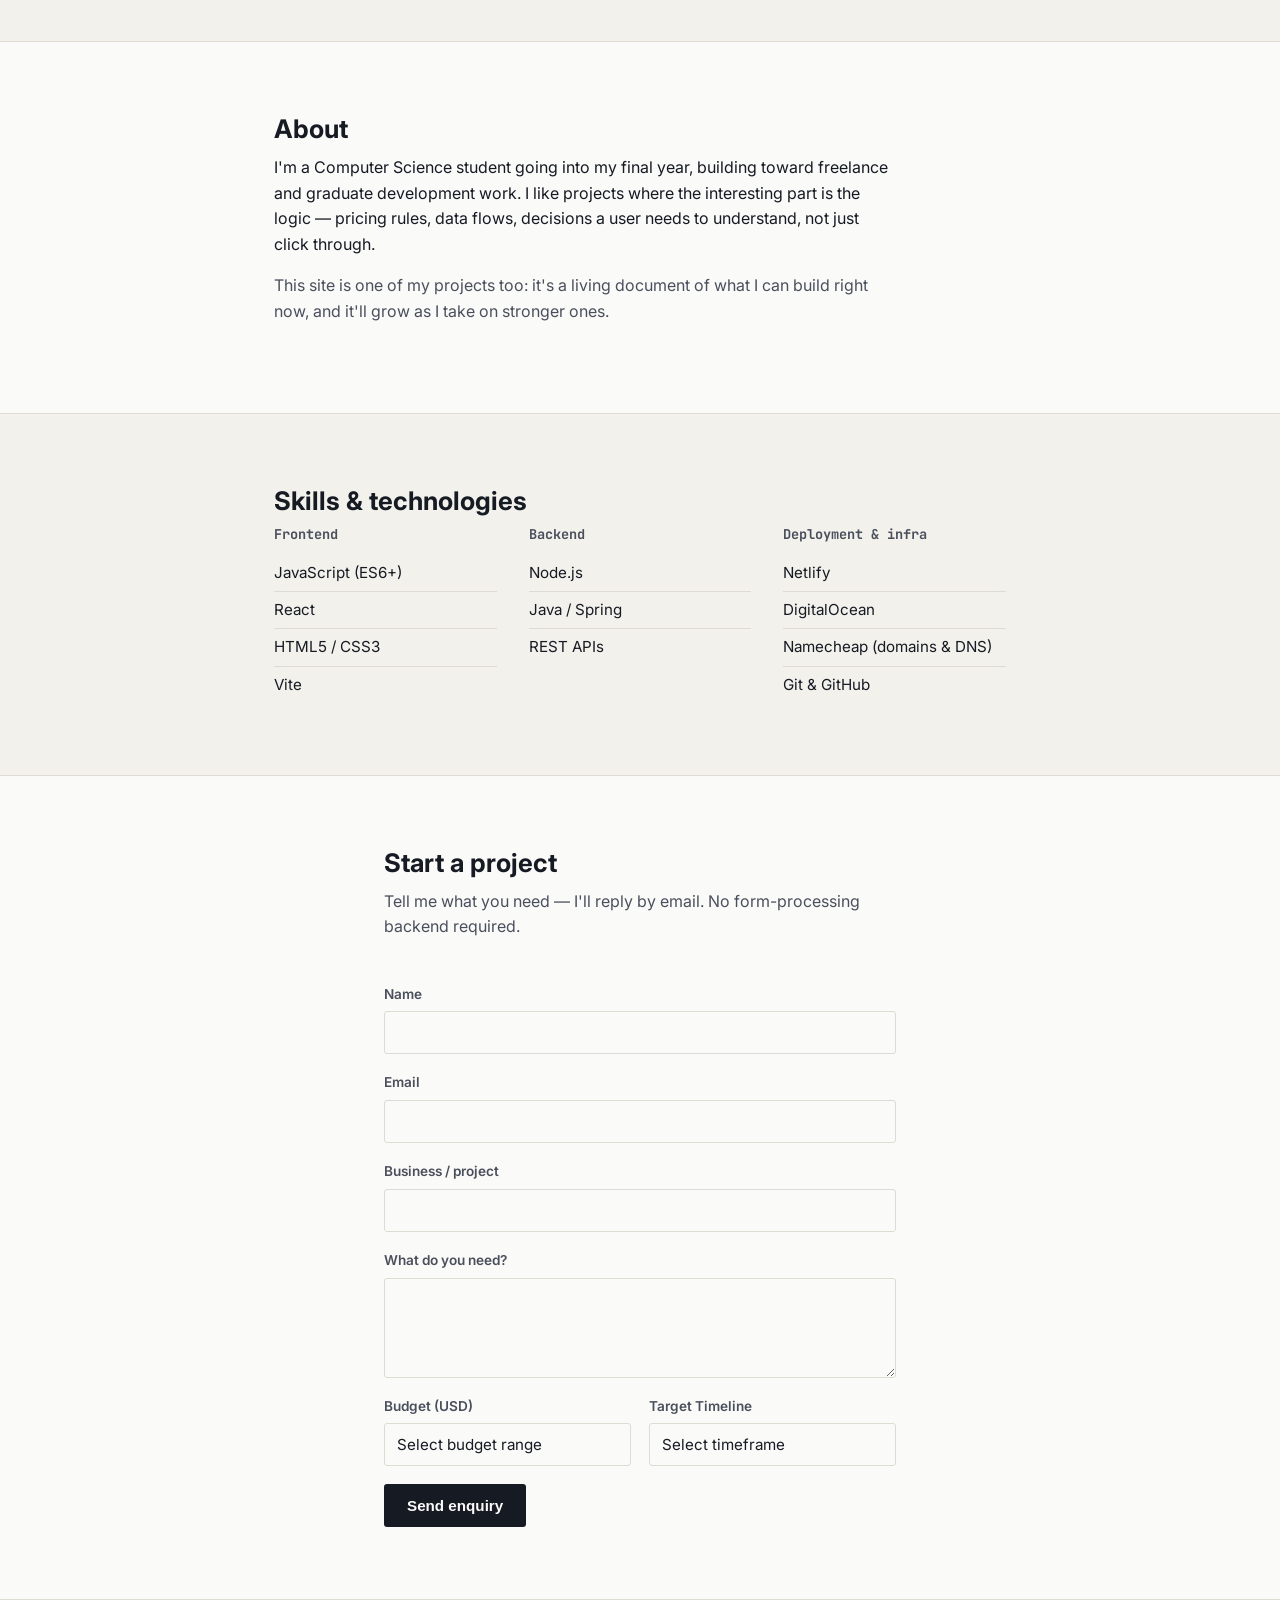
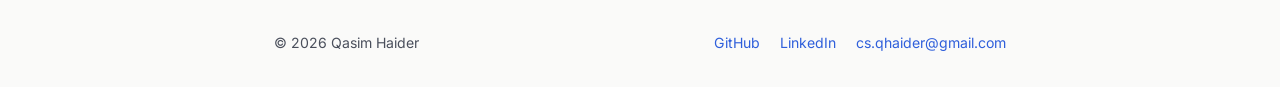
==== commit aa47bc32: "Added refined dropdown options for the contact form" ====
--- a/index.html
+++ b/index.html
@@ -260,12 +260,25 @@
           </div>
           <div class="form-row form-row-split">
             <div>
-              <label for="budget">Budget</label>
-              <input type="text" id="budget" name="budget" />
+              <label for="budget">Budget (USD)</label>
+              <select id="budget" name="budget">
+                <option value="" disabled selected>Select budget range</option>
+                <option value="Under $500">Under $500 (Small fix / Single page)</option>
+                <option value="$500 - $1,500">$500 – $1,500 (Standard site / Simple app)</option>
+                <option value="$1,500 - $3,000">$1,500 – $3,000 (Full web app / Custom build)</option>
+                <option value="$3,000+">$3,000+ (Large project)</option>
+                <option value="Not sure / Open to quote">Not sure / Open to quote</option>
+              </select>
             </div>
             <div>
-              <label for="deadline">Deadline</label>
-              <input type="text" id="deadline" name="deadline" />
+              <label for="deadline">Target Timeline</label>
+              <select id="deadline" name="deadline">
+                <option value="" disabled selected>Select timeframe</option>
+                <option value="Urgent / Rush (Within a few days)">Urgent / Rush (Within a few days)</option>
+                <option value="Standard (1-2 weeks)">Standard (1–2 weeks)</option>
+                <option value="1 Month">Within 1 month</option>
+                <option value="Flexible / Exploring options">Flexible / Exploring options</option>
+              </select>
             </div>
           </div>
           <button type="submit" class="btn btn-primary">Send enquiry</button>
--- a/css/style.css
+++ b/css/style.css
@@ -327,7 +327,7 @@
 .form-row-split { flex-direction: row; gap: 18px; }
 .form-row-split > div { flex: 1; display: flex; flex-direction: column; gap: 6px; }
 label { font-size: 0.85rem; font-weight: 600; color: var(--ink-soft); }
-input, textarea {
+input, textarea, select {
   font-family: var(--font-body);
   font-size: 0.95rem;
   padding: 11px 12px;
@@ -335,8 +335,17 @@
   border-radius: var(--radius);
   background: var(--paper);
   color: var(--ink);
-}
-input:focus, textarea:focus { border-color: var(--blue); }
+  width: 100%;
+}
+select {
+  cursor: pointer;
+  appearance: none;
+  background-image: url("data:image/svg+xml;utf8,<svg xmlns='http://www.w3.org/2000/svg' width='16' height='16' viewBox='0 0 24 24' fill='none' stroke='%204A4F5C' stroke-width='2' stroke-linecap='round' stroke-linejoin='round'><polyline points='6 9 12 15 18 9'></polyline></svg>");
+  background-repeat: no-repeat;
+  background-position: right 12px center;
+  padding-right: 36px;
+}
+input:focus, textarea:focus, select:focus { border-color: var(--blue); }
 
 /* =========================================================
    FOOTER
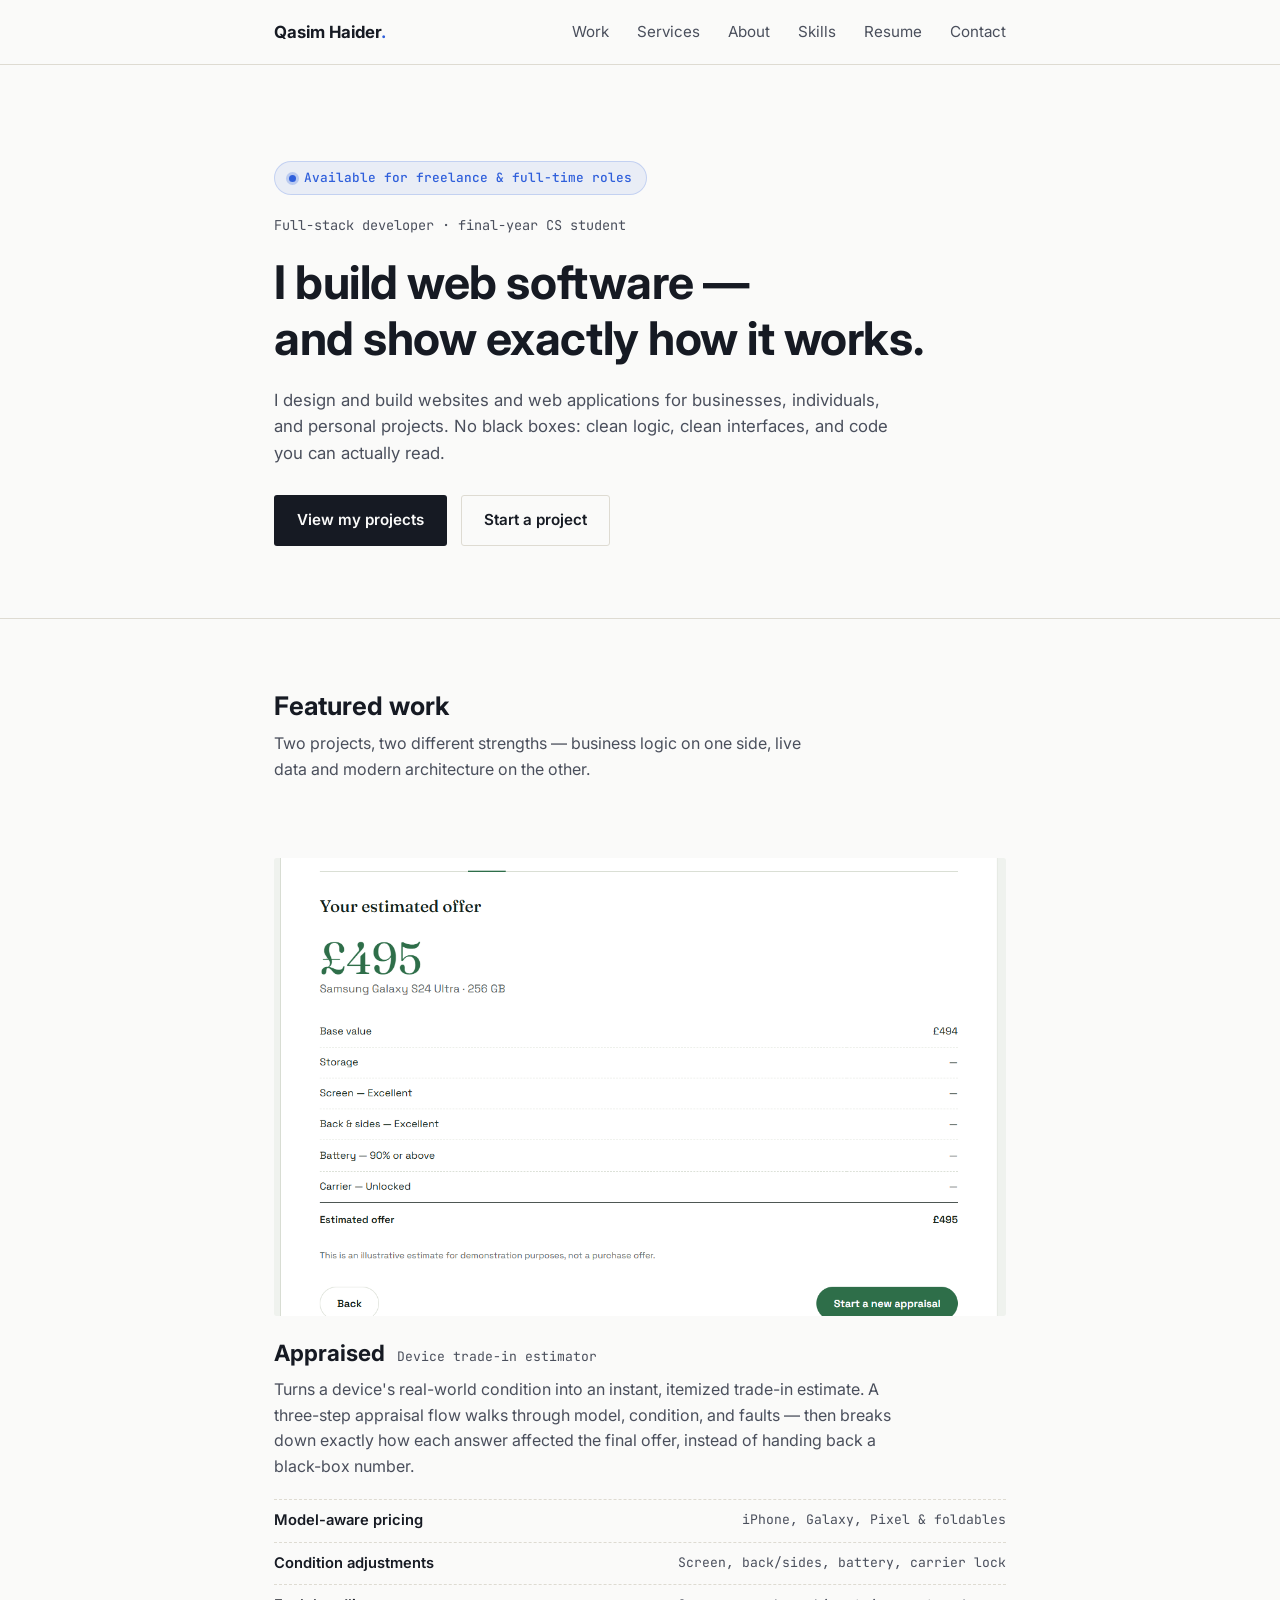
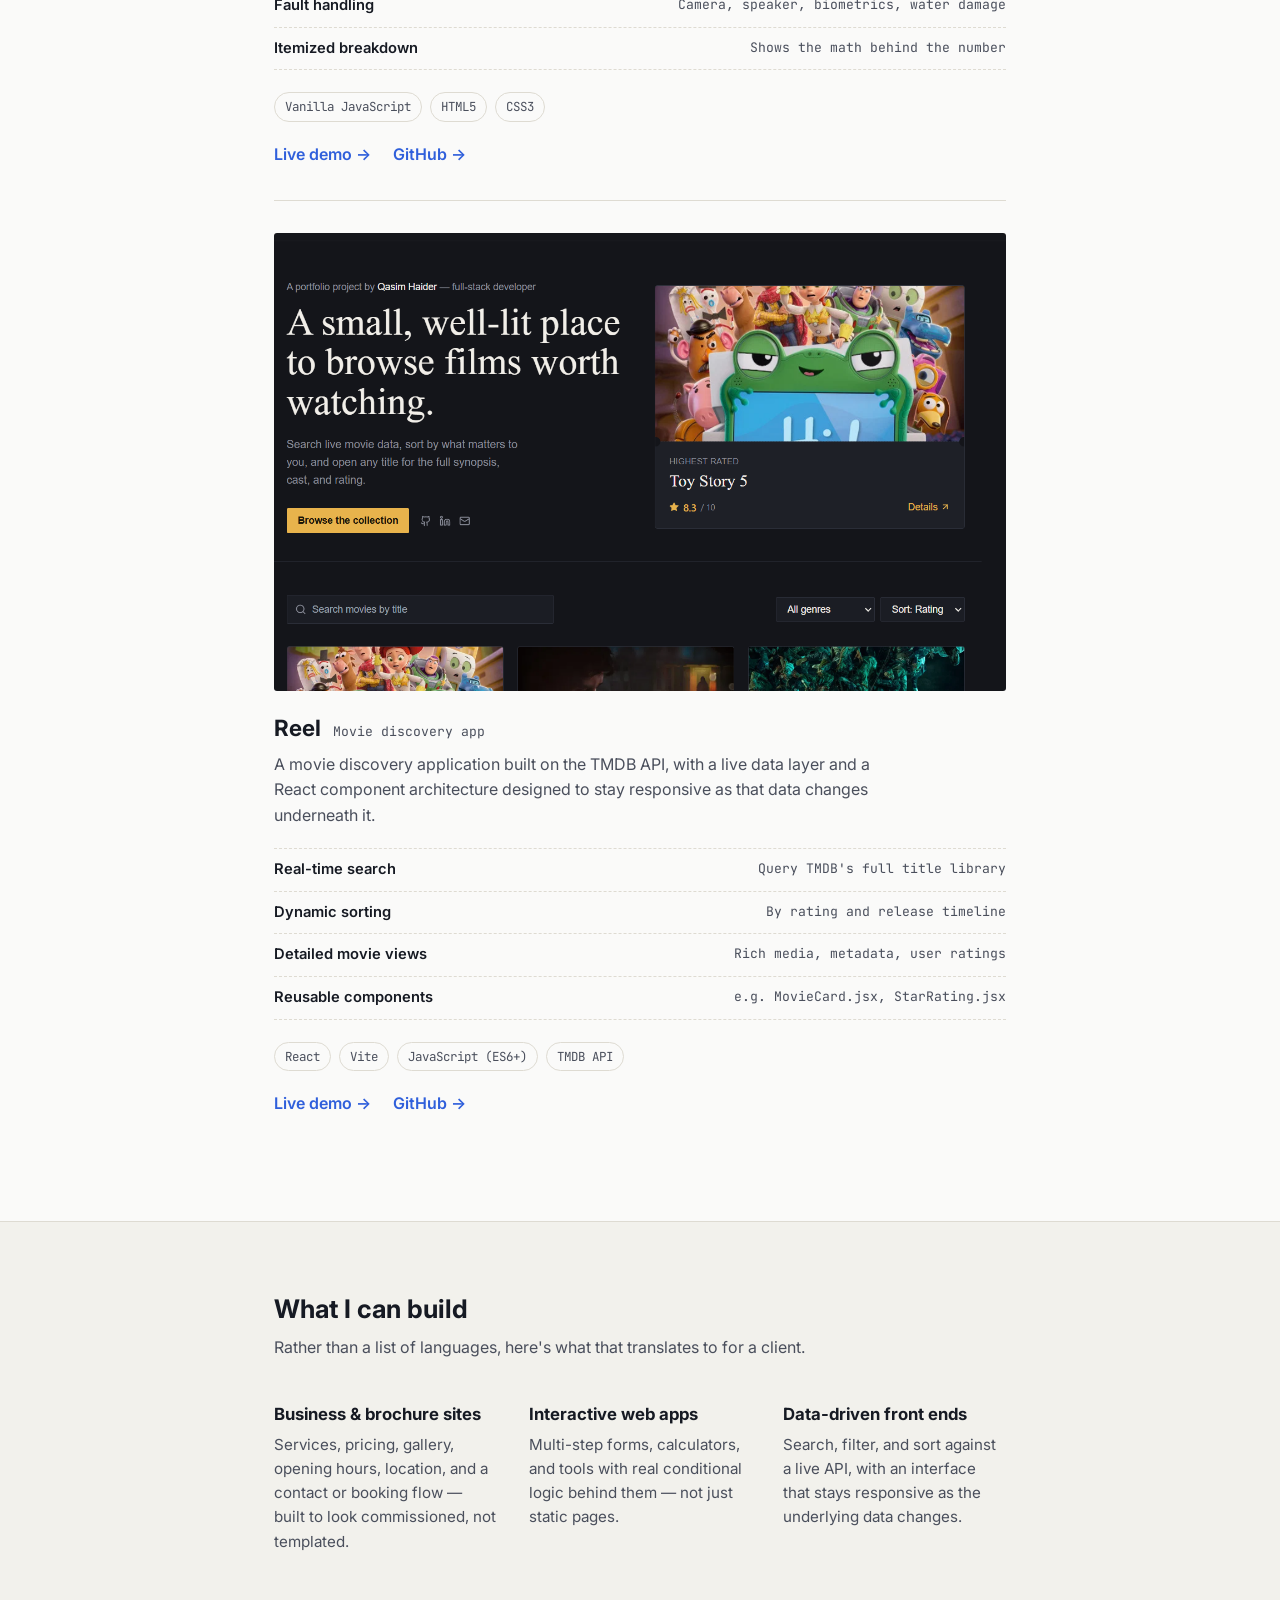
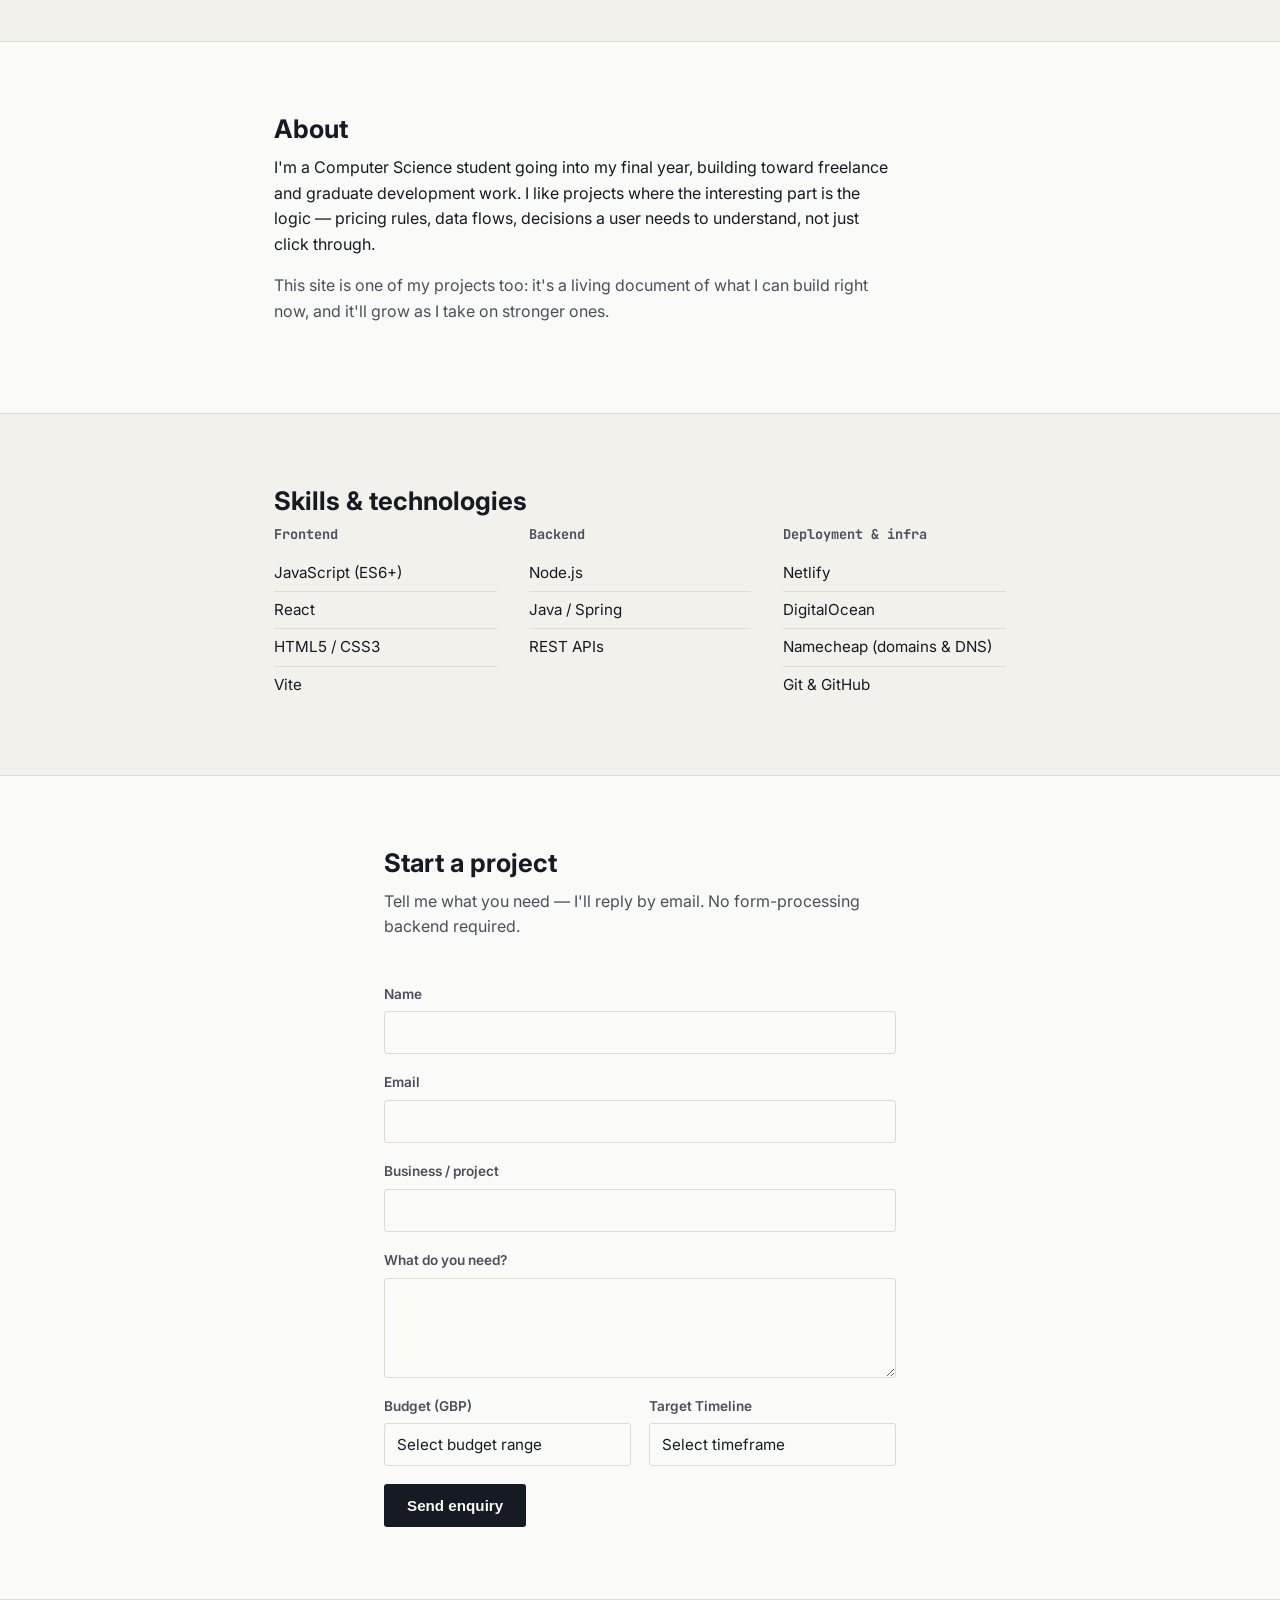
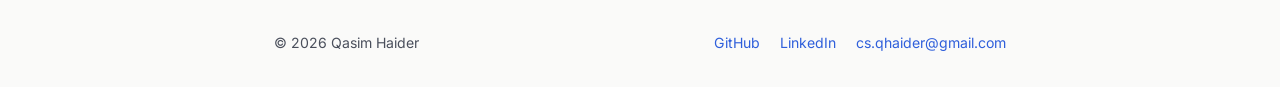
==== commit 4dad78b4: "Editing pricing options" ====
--- a/index.html
+++ b/index.html
@@ -260,13 +260,13 @@
           </div>
           <div class="form-row form-row-split">
             <div>
-              <label for="budget">Budget (USD)</label>
+              <label for="budget">Budget (GBP)</label>
               <select id="budget" name="budget">
                 <option value="" disabled selected>Select budget range</option>
-                <option value="Under $500">Under $500 (Small fix / Single page)</option>
-                <option value="$500 - $1,500">$500 – $1,500 (Standard site / Simple app)</option>
-                <option value="$1,500 - $3,000">$1,500 – $3,000 (Full web app / Custom build)</option>
-                <option value="$3,000+">$3,000+ (Large project)</option>
+                <option value="Under £300">Under £300 (Small fix / Single page)</option>
+                <option value="£300 - £1,000">£300 – £1,000 (Standard site / Simple app)</option>
+                <option value="£1,000 - £2,500">£1,000 – £2,500 (Full web app / Custom build)</option>
+                <option value="£2,500+">£2,500+ (Large project)</option>
                 <option value="Not sure / Open to quote">Not sure / Open to quote</option>
               </select>
             </div>
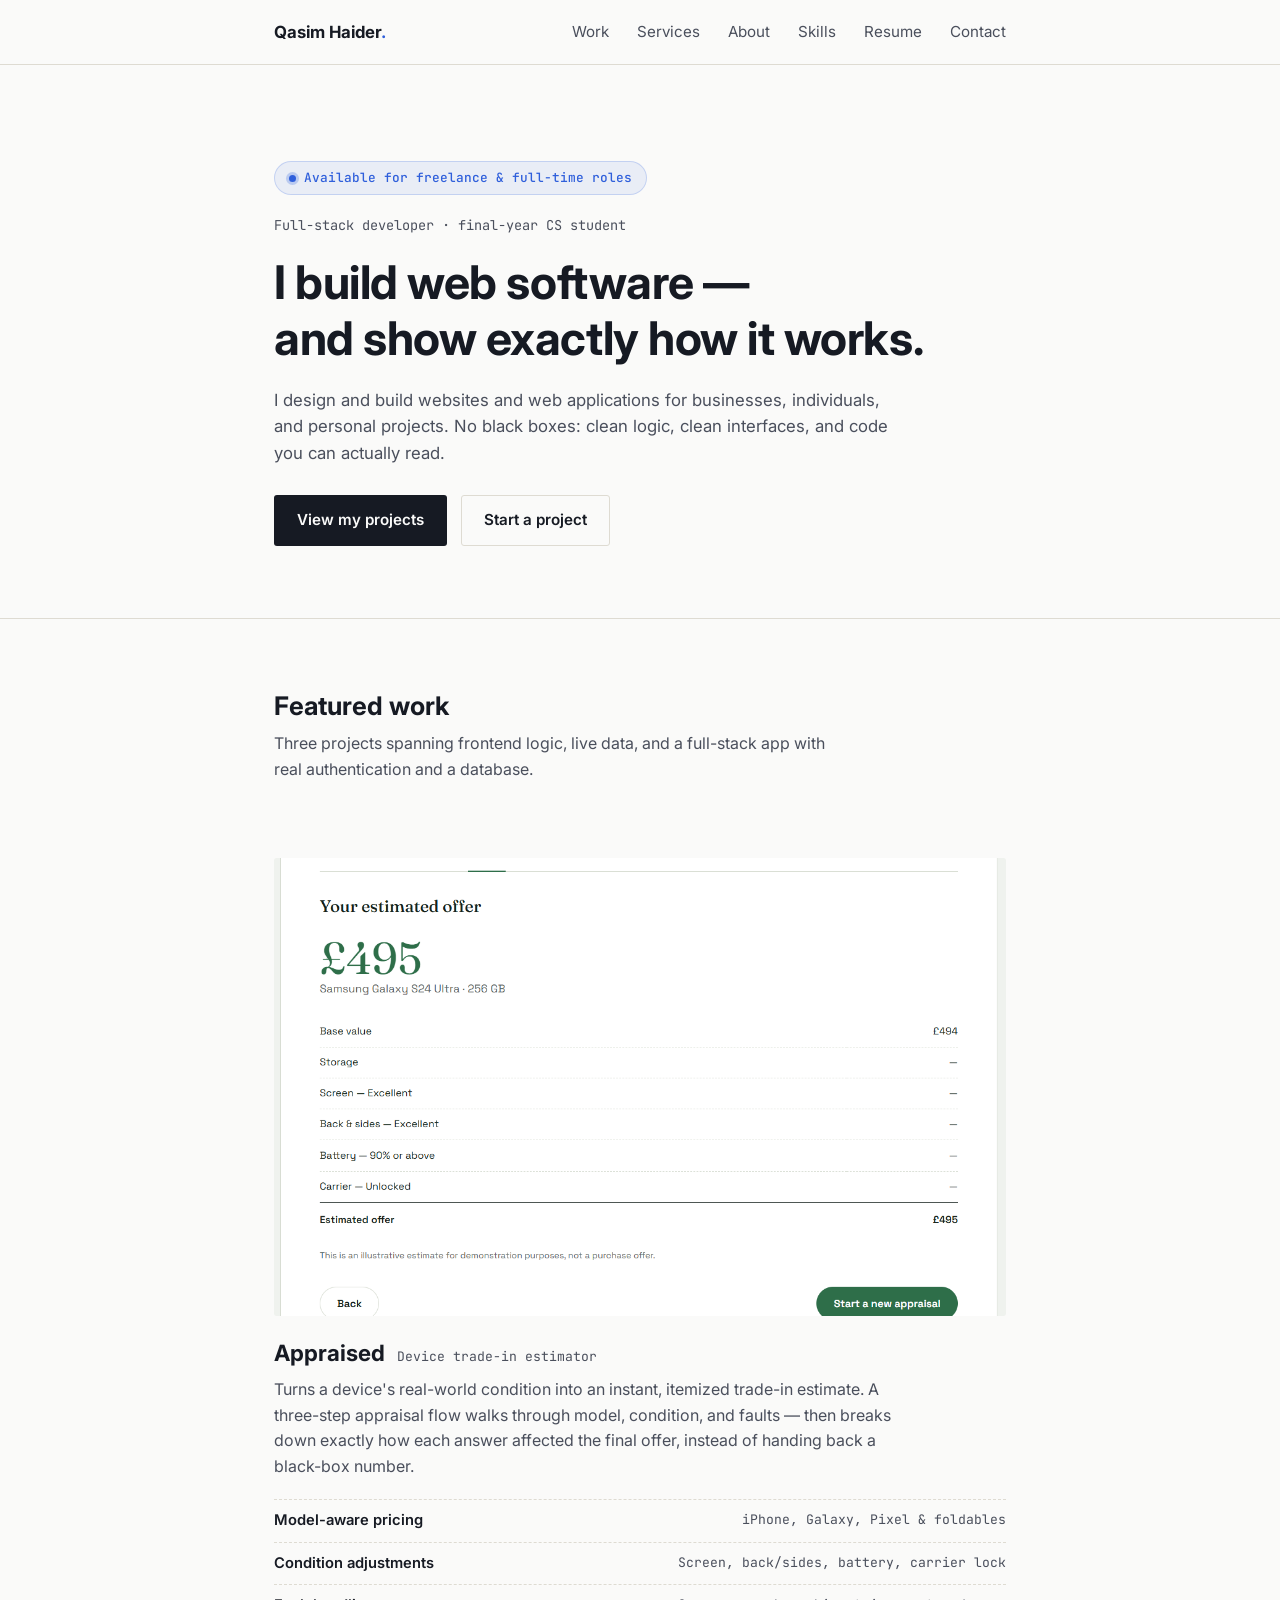
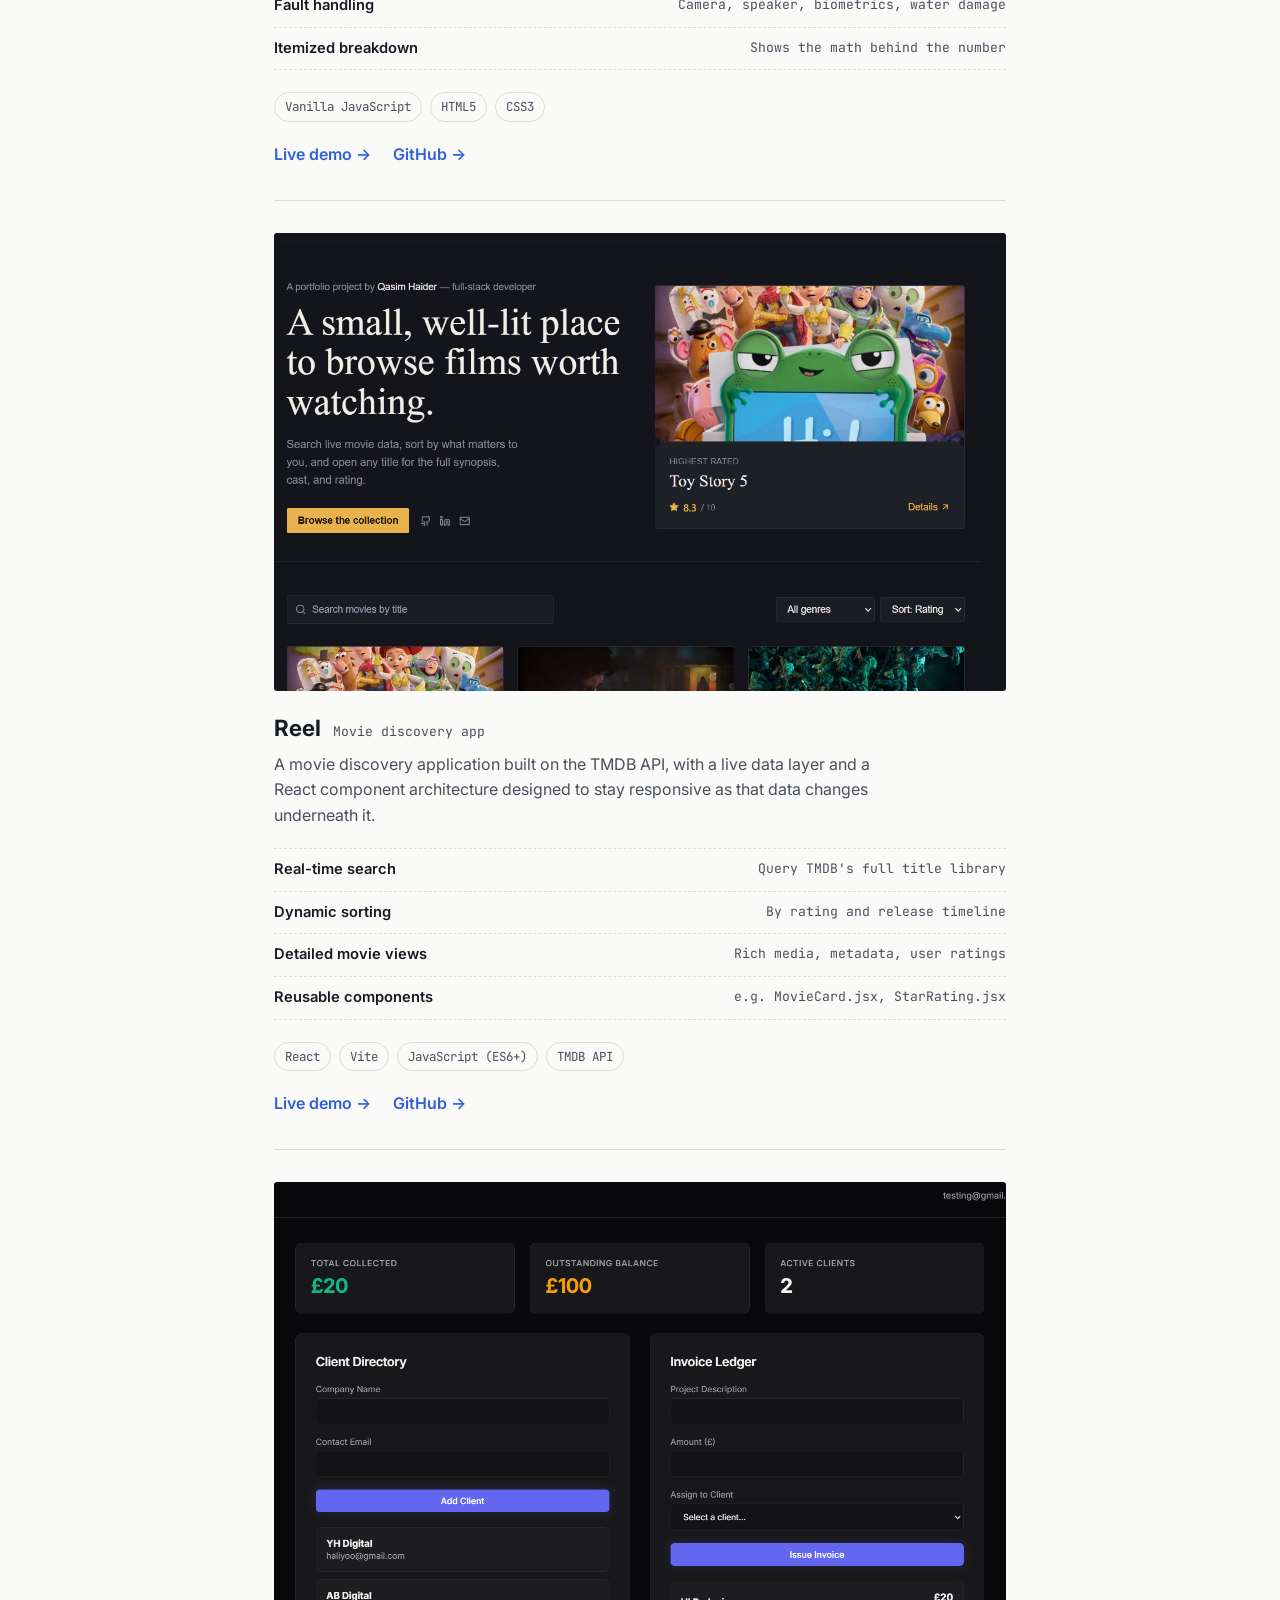
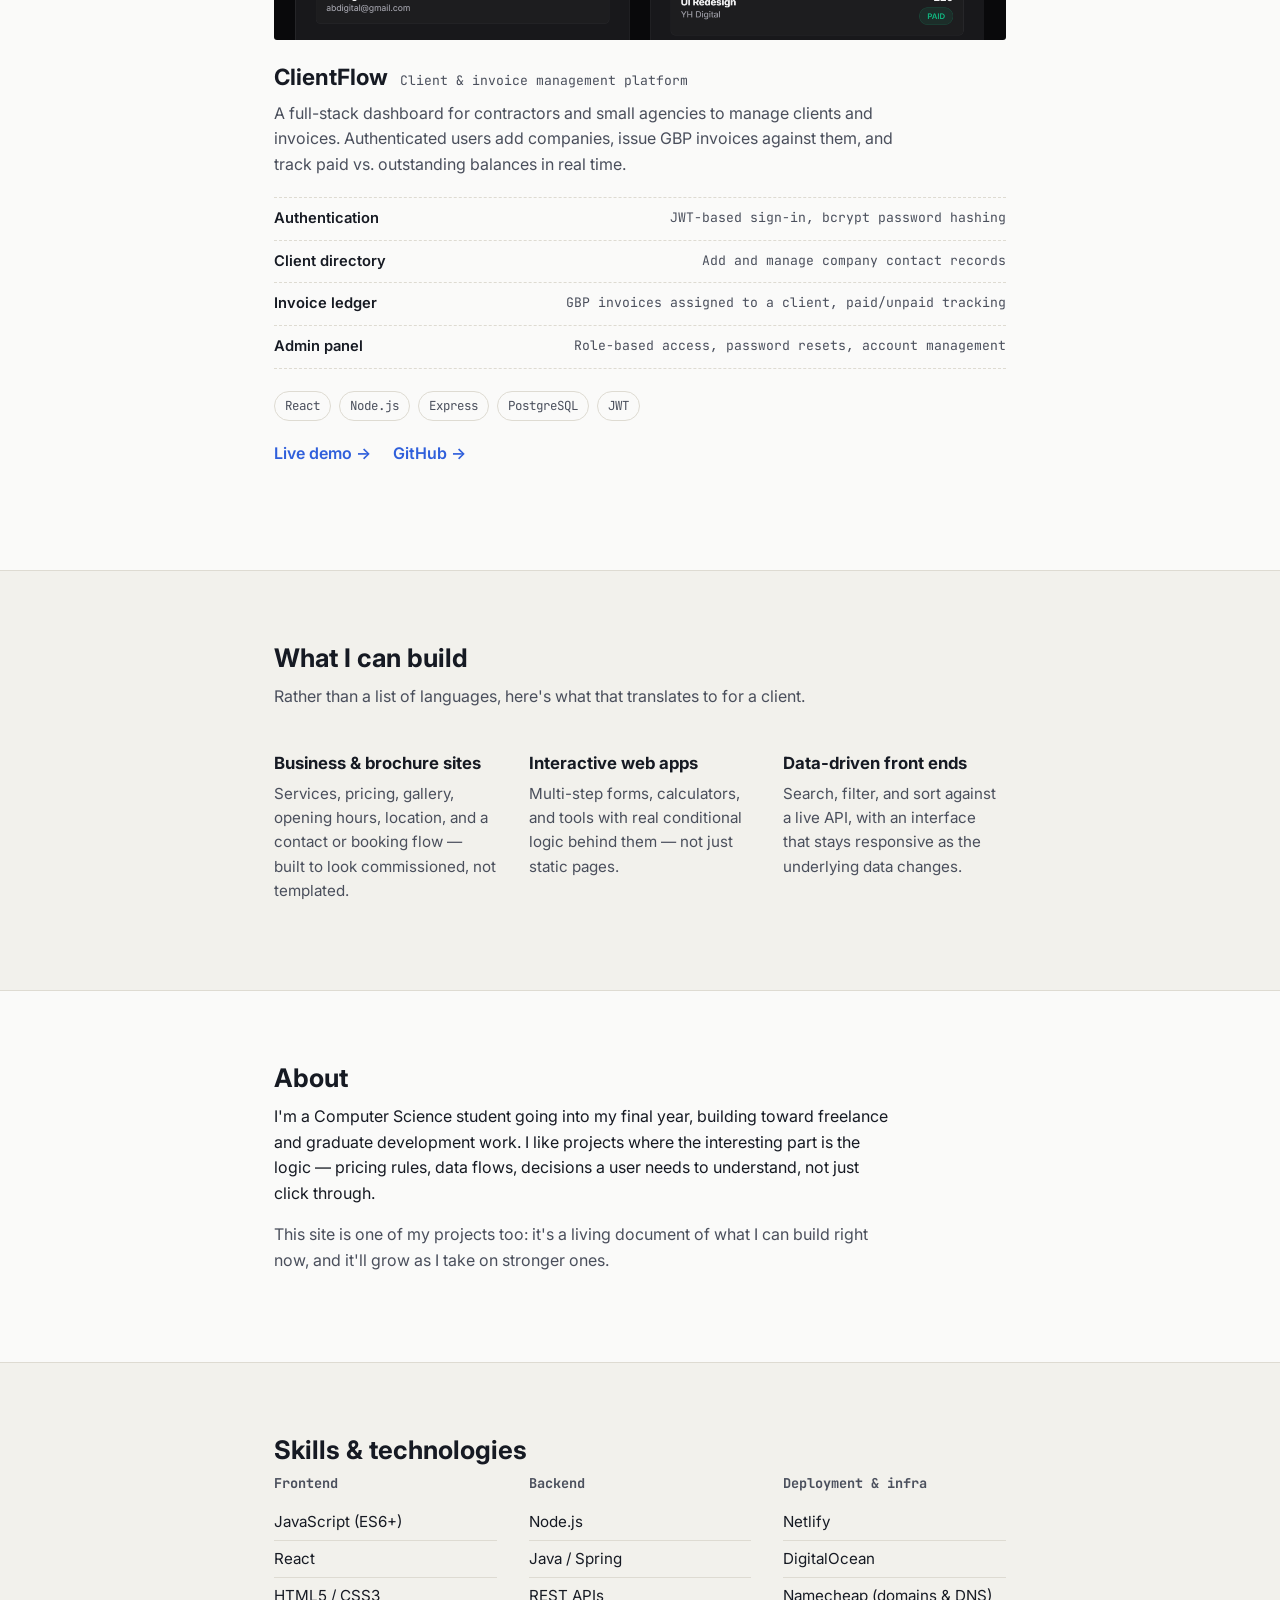
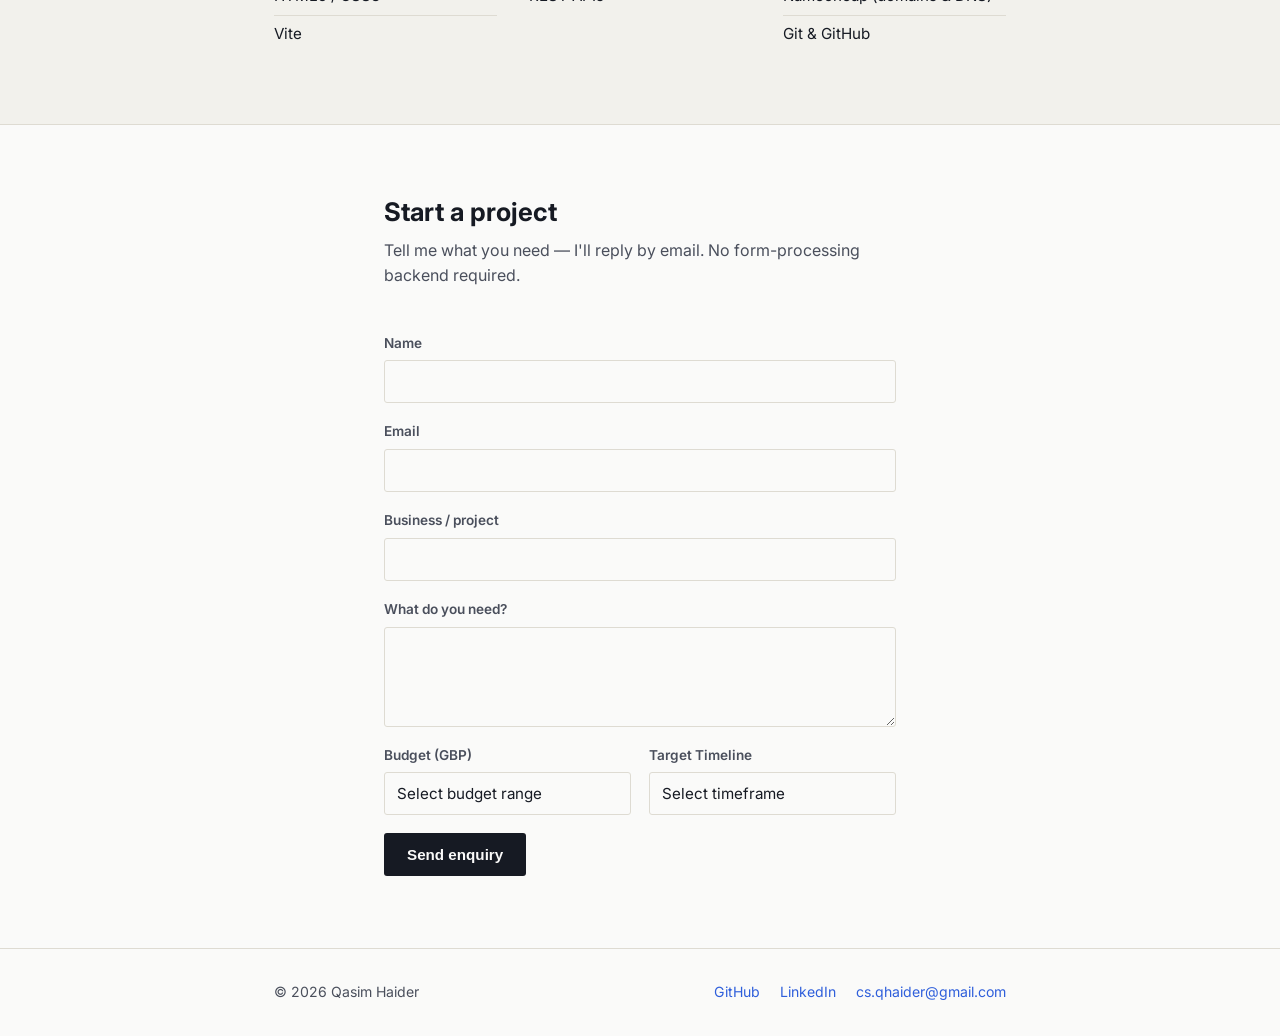
==== commit 71003f12: "Added a 3rd website called ClientFlow to my personal portfolio" ====
--- a/index.html
+++ b/index.html
@@ -65,7 +65,7 @@
     <section class="section" id="work">
       <div class="wrap">
         <h2 class="section-title">Featured work</h2>
-        <p class="section-lede">Two projects, two different strengths — business logic on one side, live data and modern architecture on the other.</p>
+        <p class="section-lede">Three projects spanning frontend logic, live data, and a full-stack app with real authentication and a database.</p>
 
         <!-- PROJECT CARD: APPRAISED -->
         <article class="project">
@@ -136,6 +136,40 @@
             <div class="project-actions">
               <a href="https://reel-movie.netlify.app/" target="_blank" rel="noopener">Live demo &rarr;</a>
               <a href="https://github.com/csqhaider-qxsim/movie-rating-app" target="_blank" rel="noopener">GitHub &rarr;</a>
+            </div>
+          </div>
+        </article>
+
+                <!-- PROJECT CARD: CLIENTFLOW -->
+        <article class="project">
+          <div class="project-media">
+            <img src="assets/clientflow/screenshot.png" alt="ClientFlow dashboard screenshot" onerror="this.parentElement.classList.add('media-fallback')" />
+          </div>
+          <div class="project-body">
+            <div class="project-heading">
+              <h3>ClientFlow</h3>
+              <span class="project-tag-line">Client &amp; invoice management platform</span>
+            </div>
+            <p class="project-desc">
+              A full-stack dashboard for contractors and small agencies to manage clients and
+              invoices. Authenticated users add companies, issue GBP invoices against them, and
+              track paid vs. outstanding balances in real time.
+            </p>
+
+            <ul class="line-items">
+              <li><span>Authentication</span><span>JWT-based sign-in, bcrypt password hashing</span></li>
+              <li><span>Client directory</span><span>Add and manage company contact records</span></li>
+              <li><span>Invoice ledger</span><span>GBP invoices assigned to a client, paid/unpaid tracking</span></li>
+              <li><span>Admin panel</span><span>Role-based access, password resets, account management</span></li>
+            </ul>
+
+            <div class="tech-tags">
+              <span>React</span><span>Node.js</span><span>Express</span><span>PostgreSQL</span><span>JWT</span>
+            </div>
+
+            <div class="project-actions">
+              <a href="https://clientflow-qh.netlify.app/" target="_blank" rel="noopener">Live demo &rarr;</a>
+              <a href="https://github.com/csqhaider-qxsim/clientflow" target="_blank" rel="noopener">GitHub &rarr;</a>
             </div>
           </div>
         </article>
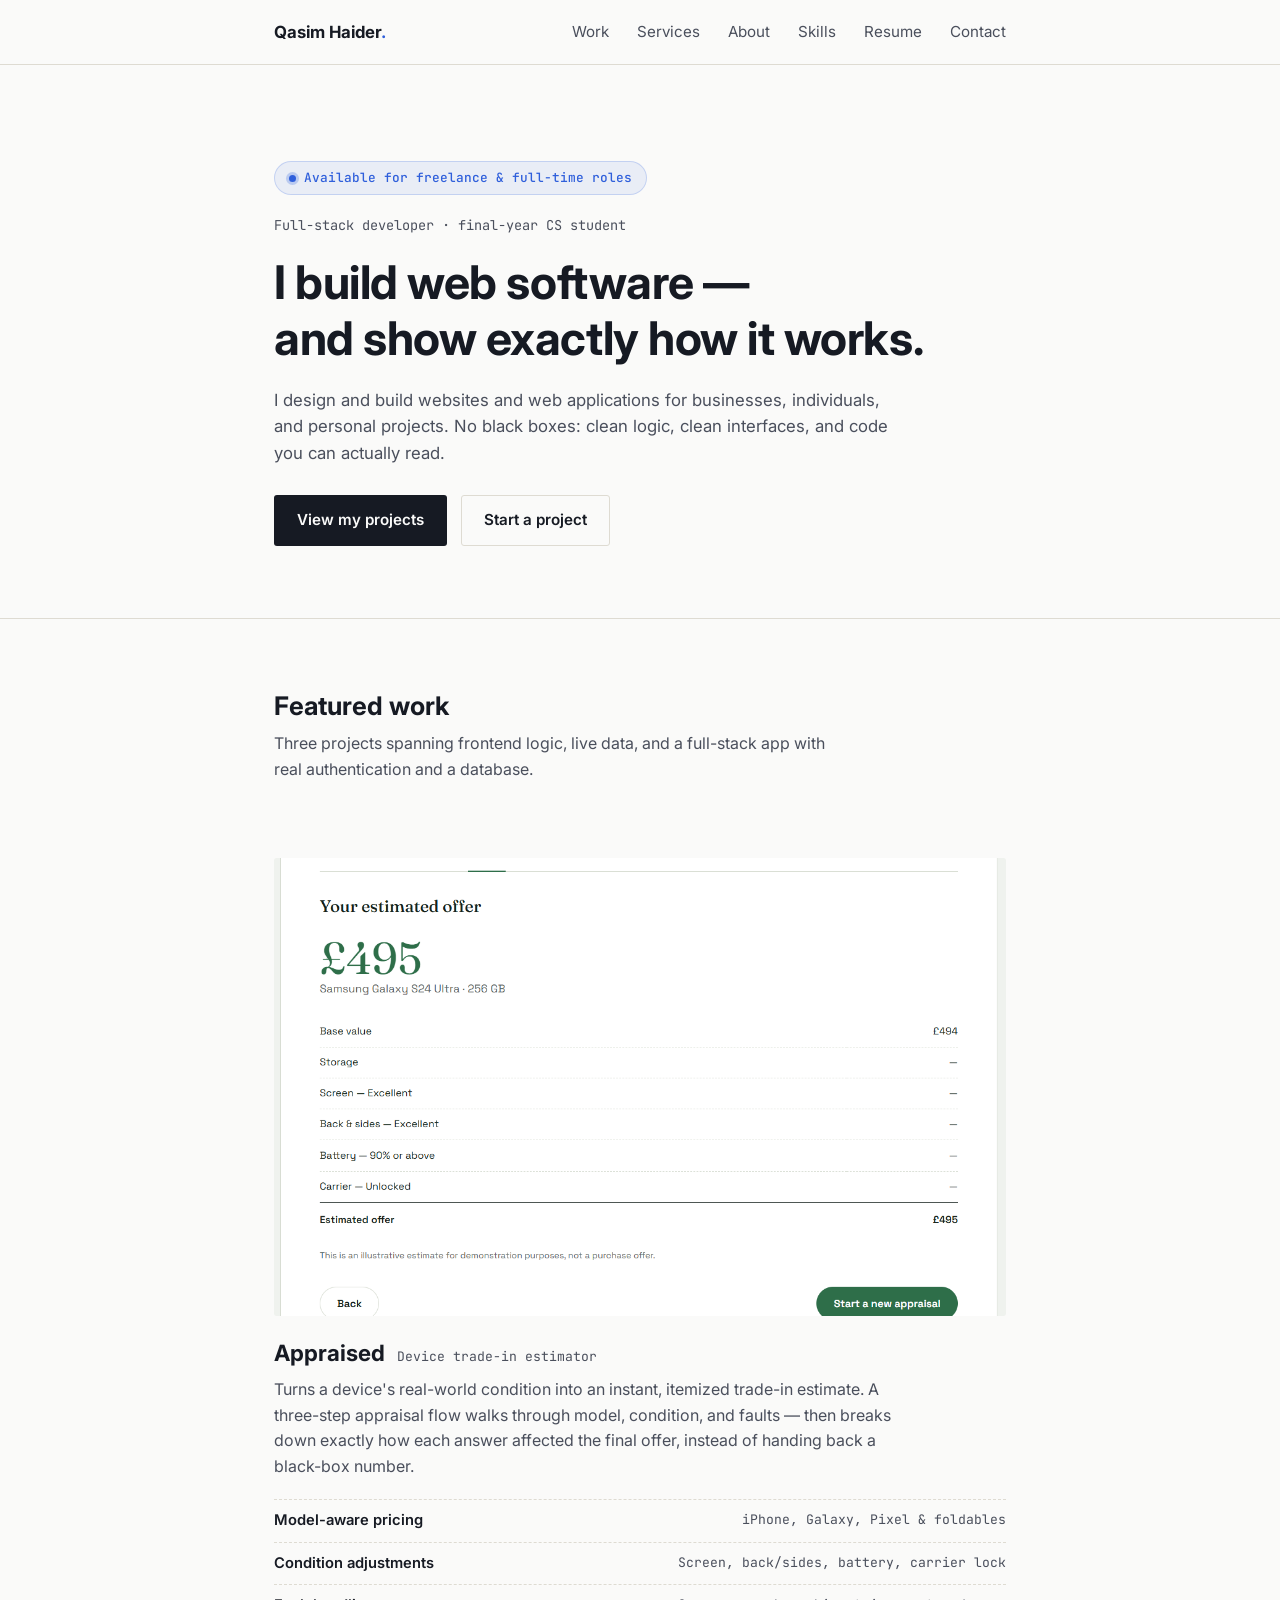
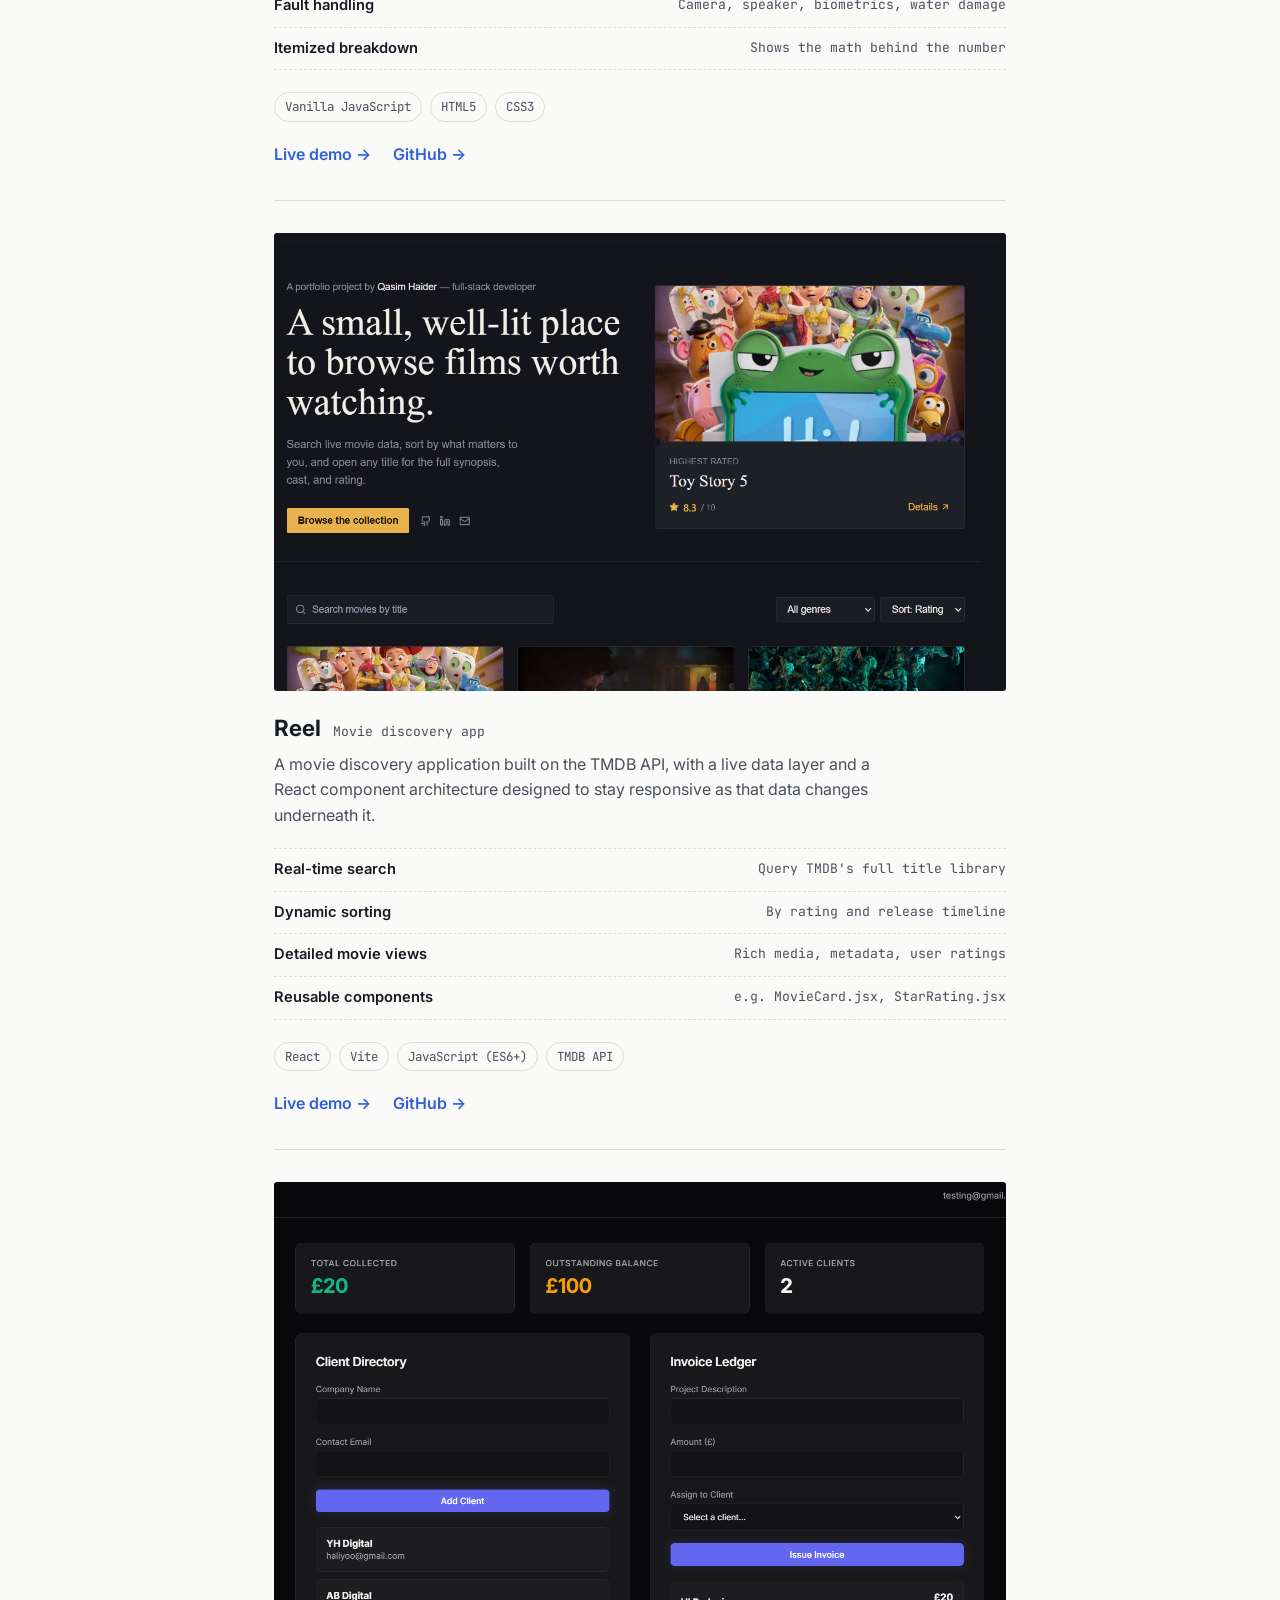
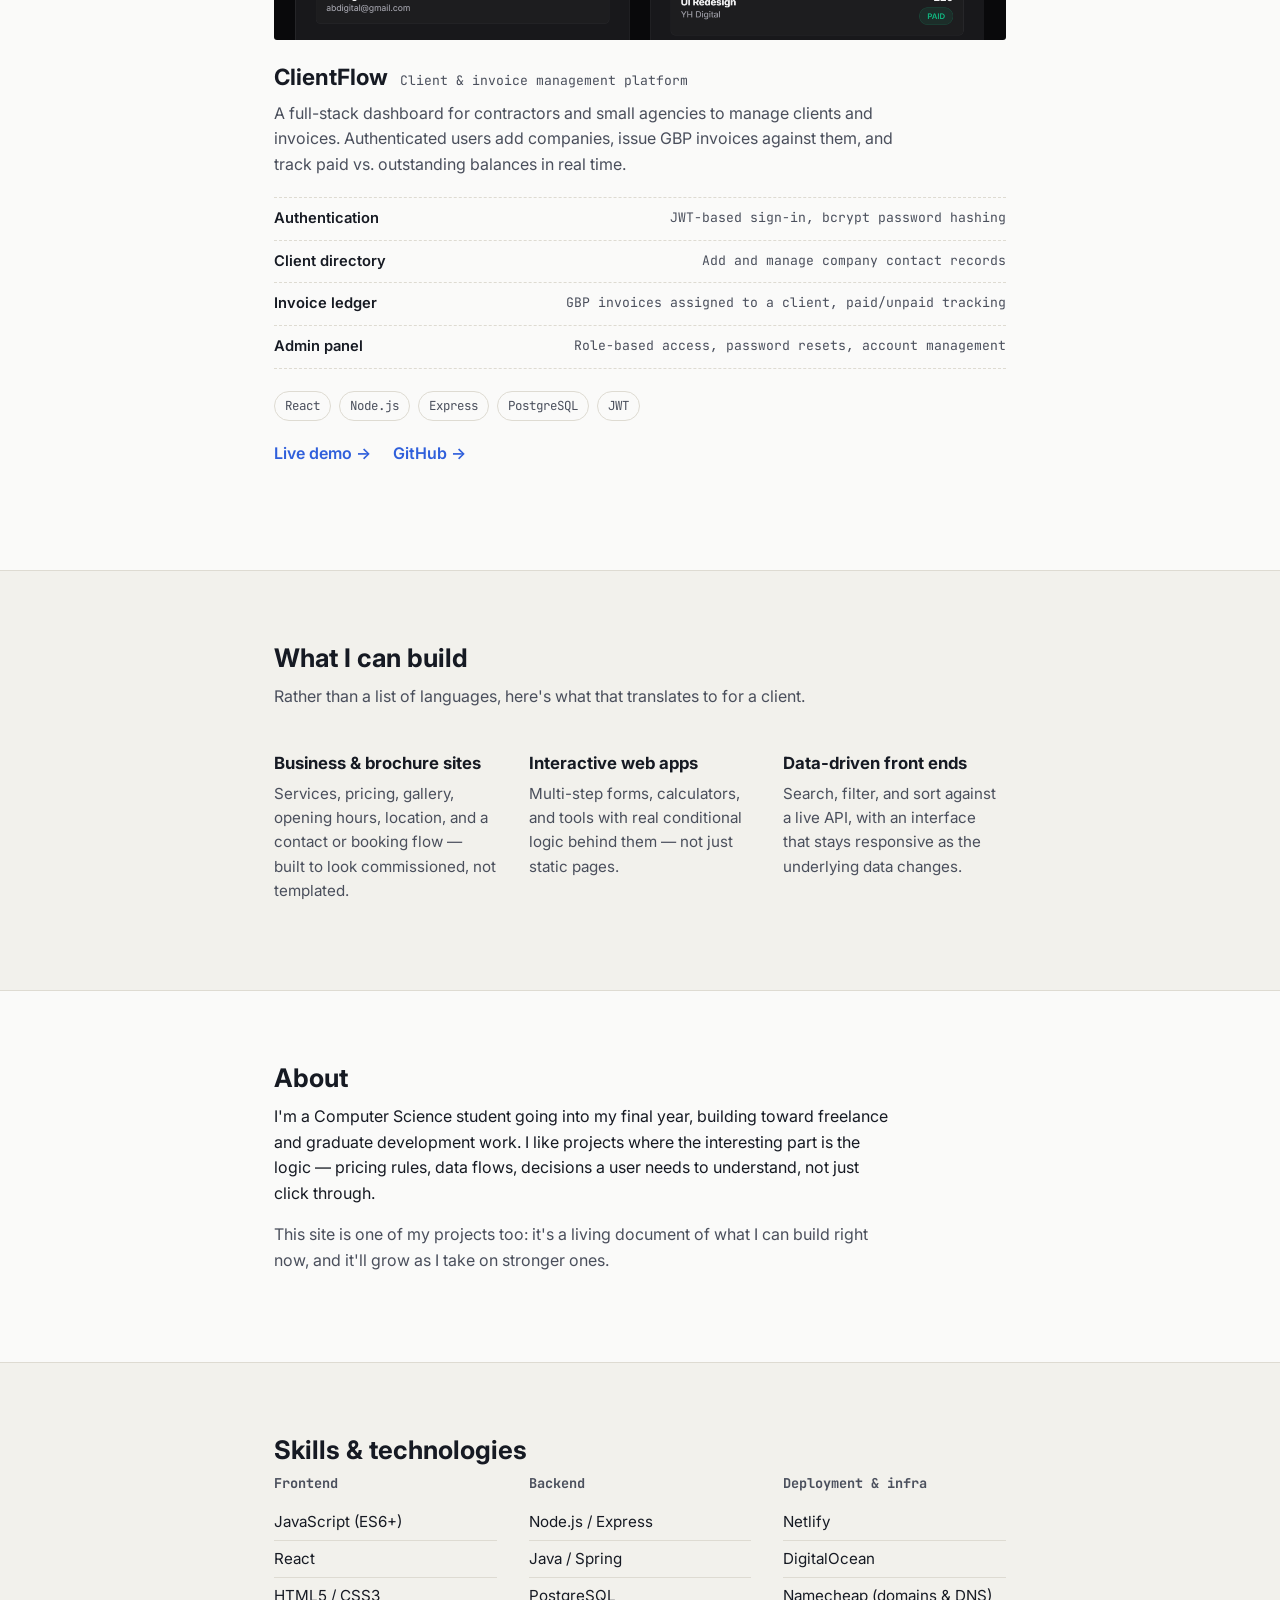
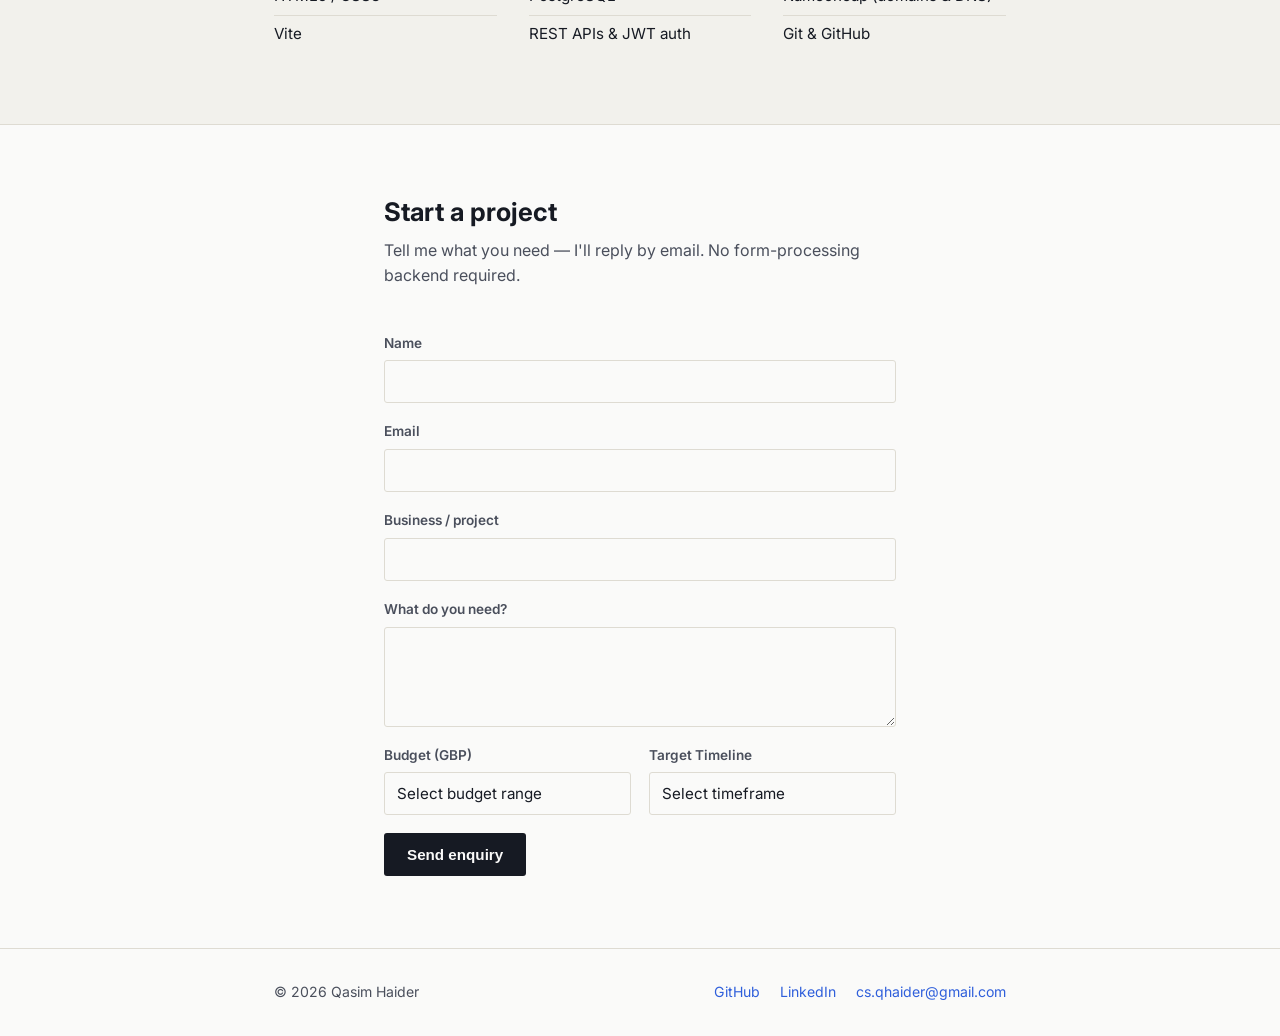
==== commit f356b9a6: "Updated the skills and technologies section" ====
--- a/index.html
+++ b/index.html
@@ -231,12 +231,13 @@
       <li>Vite</li>
     </ul>
   </div>
-  <div>
+    <div>
     <h4>Backend</h4>
     <ul class="plain-list">
-      <li>Node.js</li>
+      <li>Node.js / Express</li>
       <li>Java / Spring</li>
-      <li>REST APIs</li>
+      <li>PostgreSQL</li>
+      <li>REST APIs &amp; JWT auth</li>
     </ul>
   </div>
   <div>
